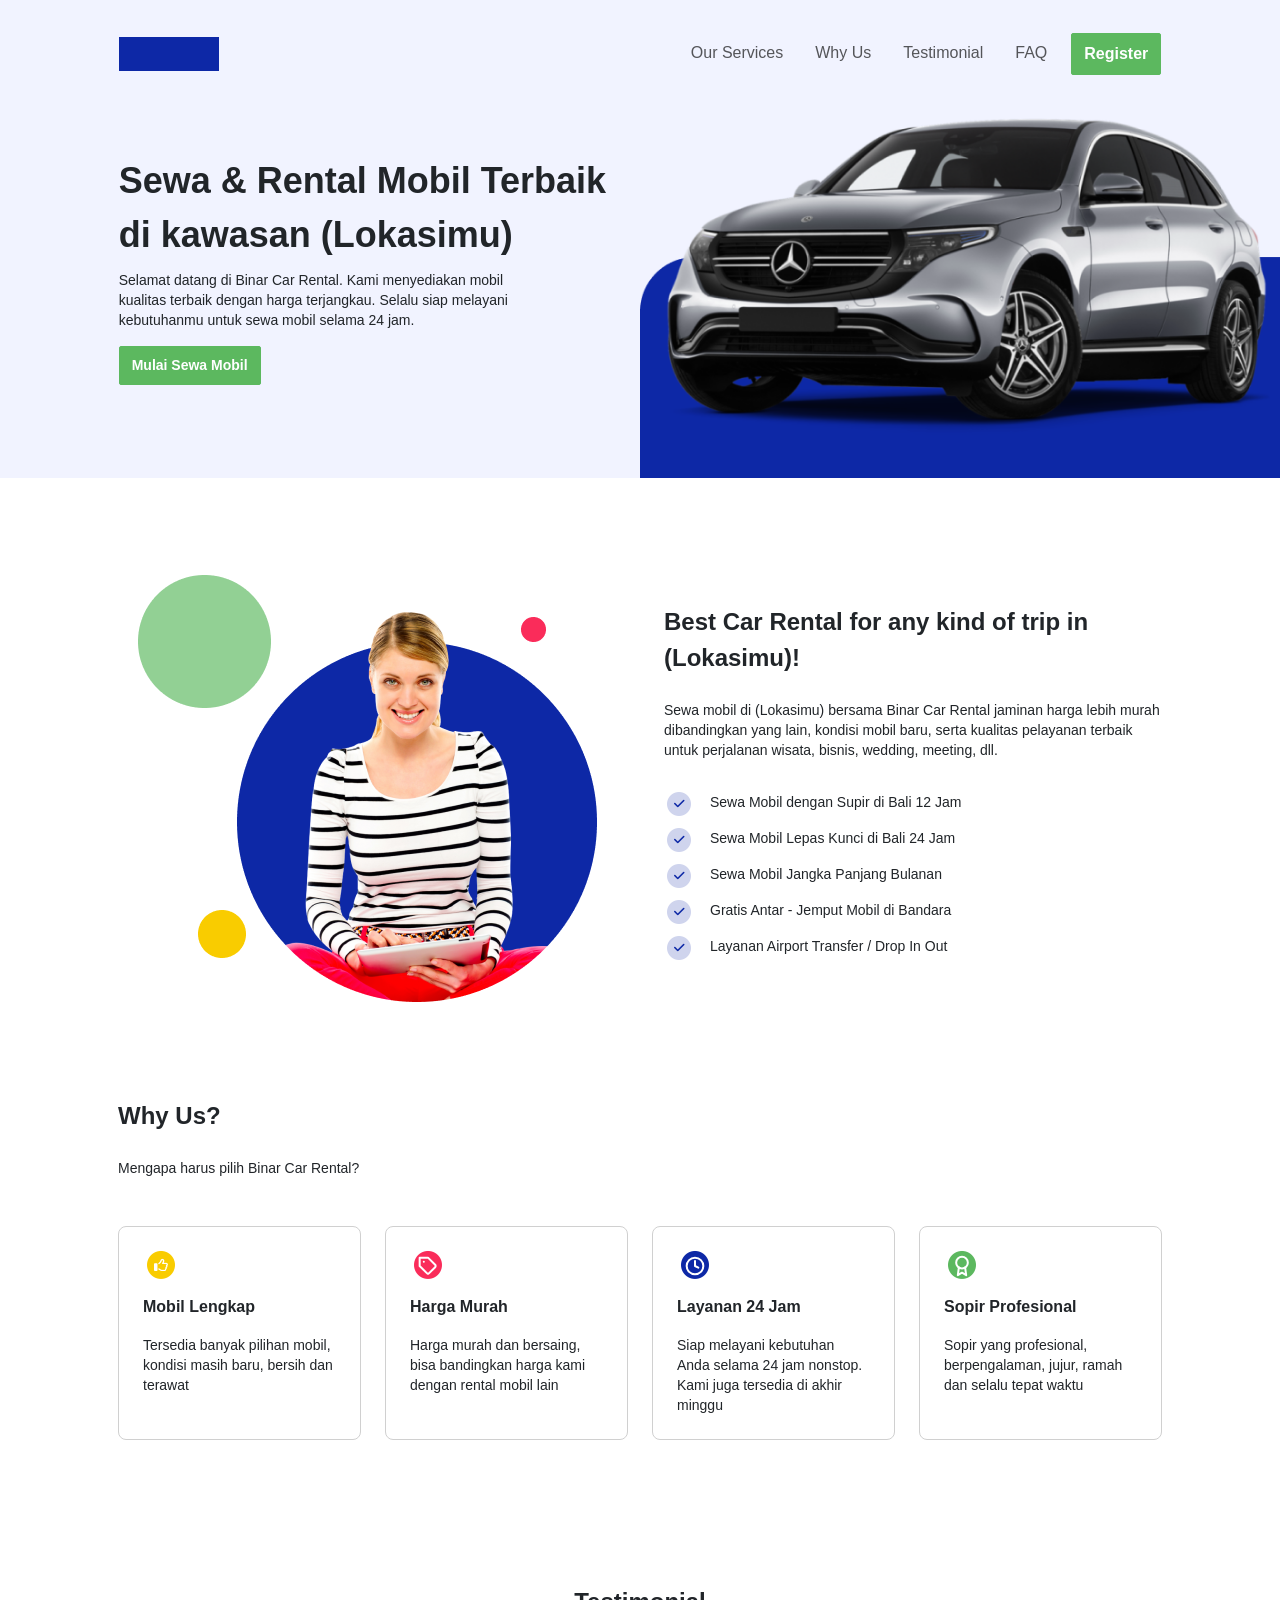
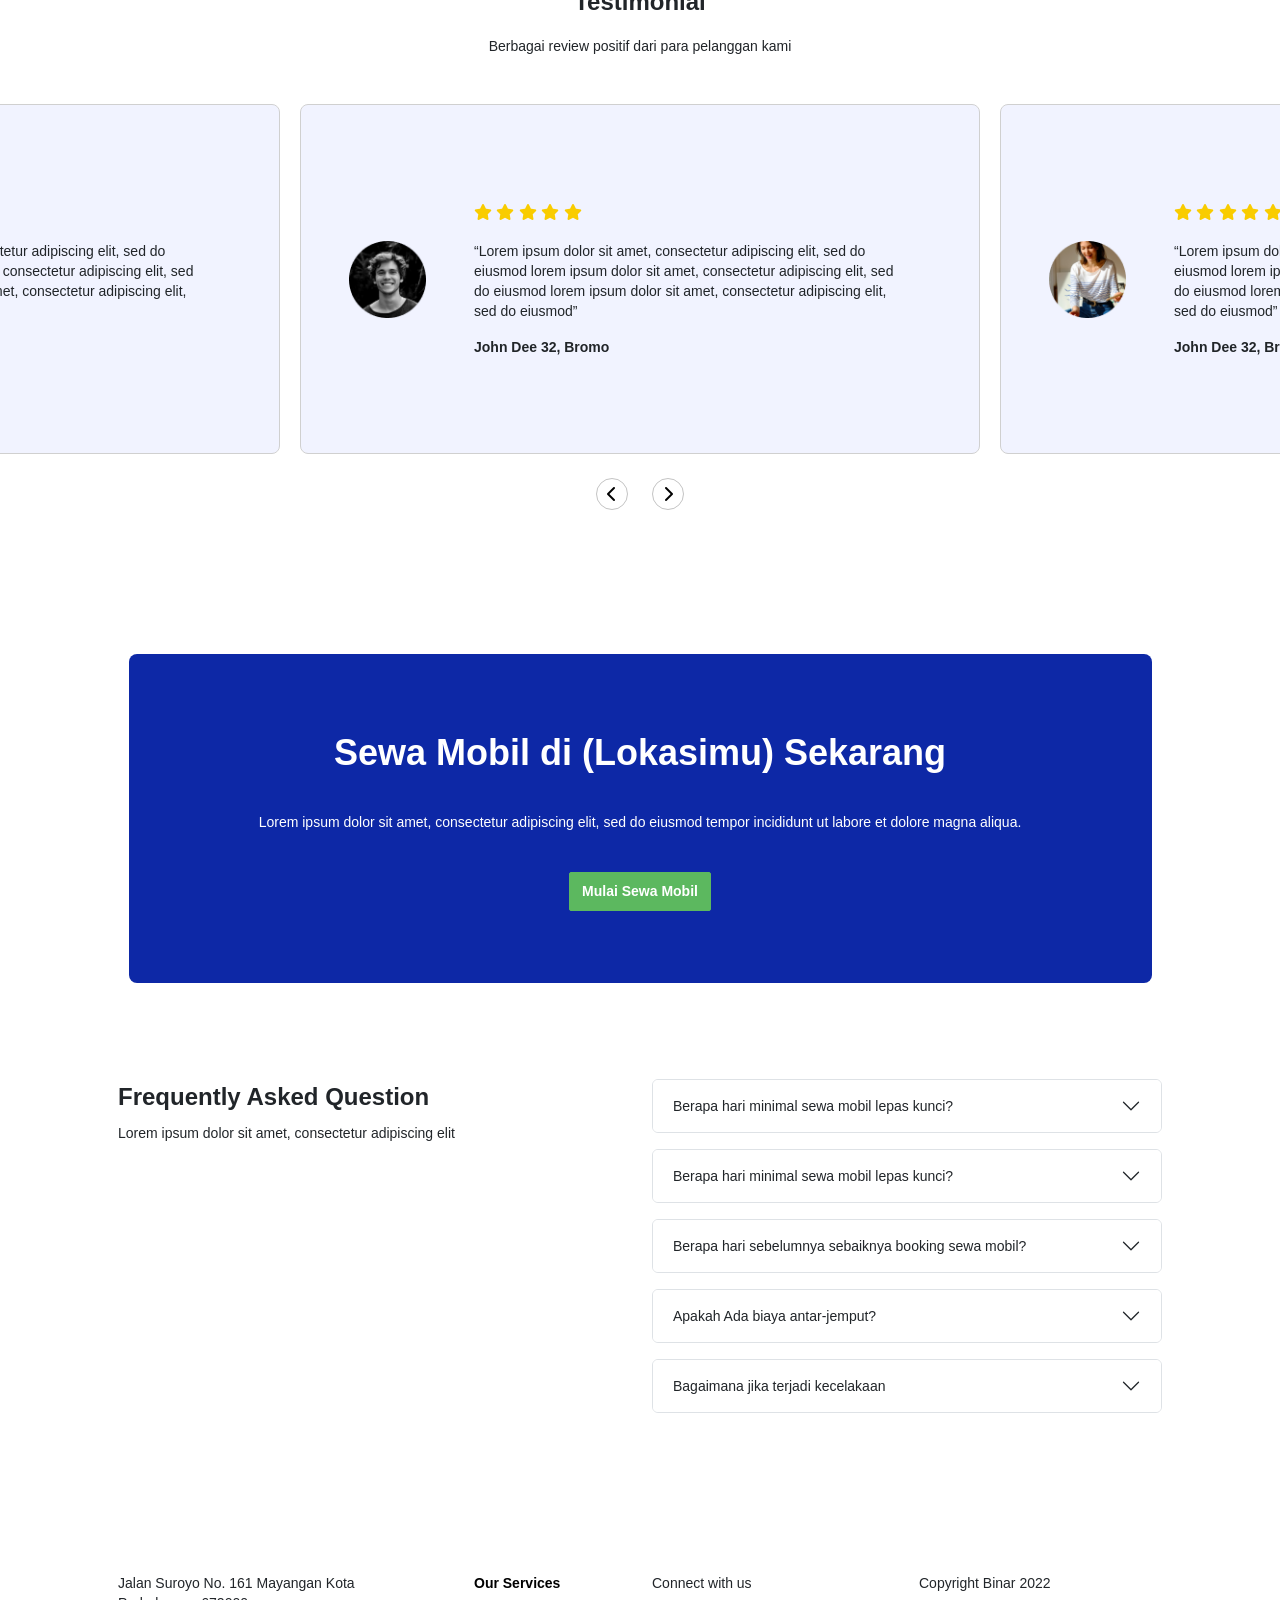
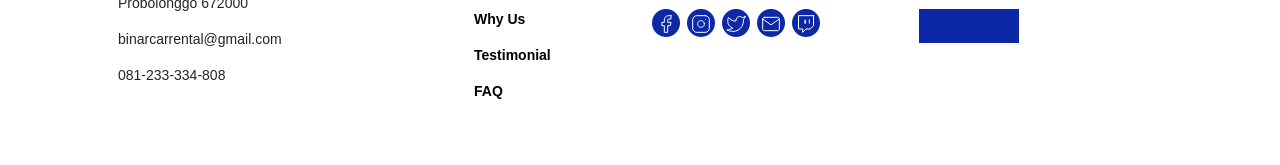
==== index.html @ eef171d8 "Challenge Chapter 2" ====
<!DOCTYPE html>
<html lang="en">

<head>
  <meta charset="UTF-8" />
  <meta name="viewport" content="width=device-width, initial-scale=1.0" />
  <!-- Bootstrap -->
  <link href="https://cdn.jsdelivr.net/npm/bootstrap@5.3.3/dist/css/bootstrap.min.css" rel="stylesheet"
    integrity="sha384-QWTKZyjpPEjISv5WaRU9OFeRpok6YctnYmDr5pNlyT2bRjXh0JMhjY6hW+ALEwIH" crossorigin="anonymous" />
  <!-- Font Helvetica Neue -->
  <link href="https://fonts.cdnfonts.com/css/helvetica-neue-5" rel="stylesheet" />
  <!-- Icons -->
  <link rel="stylesheet" href="https://cdnjs.cloudflare.com/ajax/libs/font-awesome/6.5.1/css/all.min.css" />

  <!-- Owl Carousel -->
  <link rel="stylesheet" href="https://cdnjs.cloudflare.com/ajax/libs/OwlCarousel2/2.3.4/assets/owl.carousel.min.css"
    integrity="sha512-tS3S5qG0BlhnQROyJXvNjeEM4UpMXHrQfTGmbQ1gKmelCxlSEBUaxhRBj/EFTzpbP4RVSrpEikbmdJobCvhE3g=="
    crossorigin="anonymous" referrerpolicy="no-referrer" />

  <link rel="stylesheet"
    href="https://cdnjs.cloudflare.com/ajax/libs/OwlCarousel2/2.3.4/assets/owl.theme.default.min.css"
    integrity="sha512-sMXtMNL1zRzolHYKEujM2AqCLUR9F2C4/05cdbxjjLSRvMQIciEPCQZo++nk7go3BtSuK9kfa/s+a4f4i5pLkw=="
    crossorigin="anonymous" referrerpolicy="no-referrer" />
  <!-- CSS File -->
  <link rel="stylesheet" href="styles.css" />
  <title>Landing page</title>
</head>

<body>
  <nav class="navbar navbar-expand-lg bg--blue">
    <div class="container-fluid col-lg-10 py-4 d-flex justify-content-between align-items-center">
      <a class="navbar-brand" href="/">
        <img src="images\logo.svg" alt="logo" />
      </a>
      <button class="navbar-toggler" type="button" data-bs-toggle="offcanvas" data-bs-target="#offcanvasNavbar"
        aria-controls="offcanvasNavbar" aria-expanded="false" aria-label="Toggle navigation">
        <span class="navbar-toggler-icon"></span>
      </button>
      <div class="offcanvas offcanvas-end sm-w-50" tabindex="-1" id="offcanvasNavbar"
        aria-labelledby="offcanvasNavbarLabel">
        <div class="offcanvas-header">
          <h5 class="offcanvas-title" id="offcanvasNavbarLabel">BCR</h5>
          <button type="button" class="btn-close" data-bs-dismiss="offcanvas" aria-label="Close"></button>
        </div>
        <div class="offcanvas-body py-0">
        <ul class="navbar-nav gap-3 justify-content-end flex-grow-1 me-auto mb-2 mb-lg-0">
          <li class="nav-item">
            <a class="nav-link" aria-current="page" href="#our-services">Our Services</a>
          </li>
          <li class="nav-item">
            <a class="nav-link" aria-current="page" href="#why-us">Why Us</a>
          </li>
          <li class="nav-item">
            <a class="nav-link" aria-current="page" href="#testimonial">Testimonial</a>
          </li>
          <li class="nav-item">
            <a class="nav-link" aria-current="page" href="#FAQ">FAQ</a>
          </li>
          <li class="nav-item">
            <button type="button" class="btn--primary-green">Register</button>
          </li>
        </ul>
      </div>
      </div>
    </div>
  </nav>

  
  <section id="hero" class="bg--blue mb-5">
    <article class="row no-margin align-items-center justify-content-end">
      <div class="col-lg-5 col-sm col-md align-items-center">
        <h1 class="header__title">
          Sewa & Rental Mobil Terbaik di kawasan (Lokasimu)
        </h1>
        <div class="col-sm-10">
          <p class="header__article mt-2 text-sm-start">
            Selamat datang di Binar Car Rental. Kami menyediakan mobil kualitas
            terbaik dengan harga terjangkau. Selalu siap melayani kebutuhanmu
            untuk sewa mobil selama 24 jam.
          </p>  
        </div>
        <a href="/">
          <button class="btn--primary-green mb-5">Mulai Sewa Mobil</button>
        </a>
      </div>
      <div class="no-padding col-10 col-lg-6 col-sm-12 col-md-12 d-flex justify-content-end">
        <img src="images\img_car.png" style="max-width: 100%; height: auto"
          class="img-fluid " alt="car" loading="lazy" />
      </div>
    </article>
  </section>

  <section id="our-services" class="container px-5 py-5 mb-5 align-items-center justify-content-center">
    <article class="row align-items-center g-5 justify-content-center">
      <div class="col-10 col-sm-12 col-lg-6">
        <img src="images/img_service.png" style="max-width: 100%; height: auto"
          class="me-5 d-block mx-lg-auto img-fluid" alt="service lady" loading="lazy" />
      </div>
      <div class="col-lg-6">
        <h2 class="services__title pb-3 fw-bold">
          Best Car Rental for any kind of trip in (Lokasimu)!
        </h2>
        <p class="col-lg-12 services__article pb-3">
          Sewa mobil di (Lokasimu) bersama Binar Car Rental jaminan harga
          lebih murah dibandingkan yang lain, kondisi mobil baru, serta
          kualitas pelayanan terbaik untuk perjalanan wisata, bisnis, wedding,
          meeting, dll.
        </p>
        <div class="d-flex flex-row gap-3">
          <span class="fa-stack fa-2x fa-xs">
            <i class="fas fa-circle fa-stack-2x color-primary-blue-01"></i>
            <i class="fas fa-check fa-stack-1x fa-inverse color-primary-blue-04"></i>
          </span>
          <p class="services__article leading-5">
            Sewa Mobil dengan Supir di Bali 12 Jam
          </p>
        </div>
        <div class="d-flex flex-row gap-3">
          <span class="fa-stack fa-2x fa-xs">
            <i class="fas fa-circle fa-stack-2x color-primary-blue-01"></i>
            <i class="fas fa-check fa-stack-1x fa-inverse color-primary-blue-04"></i>
          </span>
          <p class="services__article leading-5">
            Sewa Mobil Lepas Kunci di Bali 24 Jam
          </p>
        </div>
        <div class="d-flex flex-row gap-3">
          <span class="fa-stack fa-2x fa-xs">
            <i class="fas fa-circle fa-stack-2x color-primary-blue-01"></i>
            <i class="fas fa-check fa-stack-1x fa-inverse color-primary-blue-04"></i>
          </span>
          <p class="services__article leading-5">
            Sewa Mobil Jangka Panjang Bulanan
          </p>
        </div>
        <div class="d-flex flex-row gap-3">
          <span class="fa-stack fa-2x fa-xs">
            <i class="fas fa-circle fa-stack-2x color-primary-blue-01"></i>
            <i class="fas fa-check fa-stack-1x fa-inverse color-primary-blue-04"></i>
          </span>
          <p class="services__article leading-5">
            Gratis Antar - Jemput Mobil di Bandara
          </p>
        </div>
        <div class="d-flex flex-row gap-3">
          <span class="fa-stack fa-2x fa-xs">
            <i class="fas fa-circle fa-stack-2x color-primary-blue-01"></i>
            <i class="fas fa-check fa-stack-1x fa-inverse color-primary-blue-04"></i>
          </span>
          <p class="services__article leading-5">
            Layanan Airport Transfer / Drop In Out
          </p>
        </div>
      </div>
    </article>
  </section>

  <section id="why-us" class="container d-flex flex-column px-5 pb-5 mb-5 align-items-start">
    <div class="row">
      <h2 class="why-us__title fw-bold mb-4">Why Us?</h2>
      <p class="why-us__article mb-5">Mengapa harus pilih Binar Car Rental?</p>
      <div class="d-flex flex-column gap-4">
        <div class="row card-row">
          <div class="col-sm">
            <div class="card">
              <div class="card-body p-4">
                <span class="fa-stack fa-2x fa-sm mb-3">
                  <i class="fas fa-circle fa-stack-2x" style="color: var(--danger)"></i>
                  <i class="fa-regular fa-thumbs-up fa-stack-1x fa-inverse"></i>
                </span>
                <h5 class="card-title mb-3">Mobil Lengkap</h5>
                <p class="card-text">
                  Tersedia banyak pilihan mobil, kondisi masih baru, bersih
                  dan terawat
                </p>
              </div>
            </div>
          </div>
          <div class="col-sm">
            <div class="card">
              <div class="card-body p-4">
                <span class="fa-stack fa-2x fa-sm mb-3">
                  <i class="fas fa-circle fa-stack-2x" style="color: #fa2c5a"></i>
                  <i class="fa-stack-1x fa-inverse">
                    <img src="images\fi_tag.svg" />
                  </i>
                </span>
                <h5 class="card-title mb-3">Harga Murah</h5>
                <p class="card-text">
                  Harga murah dan bersaing, bisa bandingkan harga kami dengan
                  rental mobil lain
                </p>
              </div>
            </div>
          </div>
          <div class="col-sm">
            <div class="card">
              <div class="card-body p-4">
                <span class="fa-stack fa-2x fa-sm mb-3">
                  <i class="fas fa-circle fa-stack-2x" style="color: var(--primary-blue-04)"></i>
                  <i class="fa-stack-1x fa-inverse">
                    <img src="images\fi_clock.svg" />
                  </i>
                </span>
                <h5 class="card-title mb-3">Layanan 24 Jam</h5>
                <p class="card-text">
                  Siap melayani kebutuhan Anda selama 24 jam nonstop. Kami
                  juga tersedia di akhir minggu
                </p>
              </div>
            </div>
          </div>
          <div class="col-sm">
            <div class="card">
              <div class="card-body p-4">
                <span class="fa-stack fa-2x fa-sm mb-3">
                  <i class="fas fa-circle fa-stack-2x" style="color: var(--primary-green-04)"></i>
                  <i class="fa-stack-1x fa-inverse">
                    <img src="images\fi_award.svg" />
                  </i>
                </span>
                <h5 class="card-title mb-3">Sopir Profesional</h5>
                <p class="card-text">
                  Sopir yang profesional, berpengalaman, jujur, ramah dan
                  selalu tepat waktu
                </p>
              </div>
            </div>
          </div>
        </div>
      </div>
    </div>
  </section>

  <section id="testimonial" class="d-flex flex-column align-items-center my-5 py-5">
    <h2 class="testimonial__title fw-bold mb-3">Testimonial</h2>
    <p class="testimonial__article mb-5">
      Berbagai review positif dari para pelanggan kami
    </p>
    <div id="slider" class="owl-carousel owl-theme">
      <div class="card col-lg-12 px-5 py-5 bg--blue align-items-center justify-items-center">
        <div class="row d-flex align-items-center justify-items-center gap-4">
          <div class="col-lg-2 col-md-5 col-sm-5">
            <img src="images\img_testi1.png" />
          </div>
          <div class="col-lg-9 my-5">
            <i class="fa-solid fa-star" style="color: var(--danger)"></i>
            <i class="fa-solid fa-star" style="color: var(--danger)"></i>
            <i class="fa-solid fa-star" style="color: var(--danger)"></i>
            <i class="fa-solid fa-star" style="color: var(--danger)"></i>
            <i class="fa-solid fa-star" style="color: var(--danger)"></i>
            <p class="card-text my-3">
              “Lorem ipsum dolor sit amet, consectetur adipiscing elit, sed do
              eiusmod lorem ipsum dolor sit amet, consectetur adipiscing elit,
              sed do eiusmod lorem ipsum dolor sit amet, consectetur
              adipiscing elit, sed do eiusmod”
            </p>
            <p class="card-text fw-bold">John Dee 32, Bromo</p>
          </div>
        </div>
      </div>
      <div class="card col-lg-12 px-5 py-5 bg--blue">
        <div class="row d-flex align-items-center justify-items-center gap-4">
          <div class="col-lg-2 col-md-5">
            <img src="images\img_testi2.png" />
          </div>
          <div class="col-lg-9 my-5">
            <i class="fa-solid fa-star" style="color: var(--danger)"></i>
            <i class="fa-solid fa-star" style="color: var(--danger)"></i>
            <i class="fa-solid fa-star" style="color: var(--danger)"></i>
            <i class="fa-solid fa-star" style="color: var(--danger)"></i>
            <i class="fa-solid fa-star" style="color: var(--danger)"></i>
            <p class="card-text my-3">
              “Lorem ipsum dolor sit amet, consectetur adipiscing elit, sed do
              eiusmod lorem ipsum dolor sit amet, consectetur adipiscing elit,
              sed do eiusmod lorem ipsum dolor sit amet, consectetur
              adipiscing elit, sed do eiusmod”
            </p>
            <p class="card-text fw-bold">John Dee 32, Bromo</p>
          </div>
        </div>
      </div>
    </div>
    <div class="carousel-button__custom mt-4">
      <div class="carousel-button__previous">
        <span class="arrow-circle left"><i class="fas fa-chevron-left"></i></span>
      </div>
      <div class="carousel-button__next">
        <span class="arrow-circle right"><i class="fas fa-chevron-right"></i></span>
      </div>
    </div>
  </section>

  <section id="jumbotron" class="container my-5 py-5">
    <div class="container col-lg-11 p-5 text-center rounded-3" style="background-color: var(--primary-blue-04)">
      <h1 class="jumbotron__title p-4" style="color: white">
        Sewa Mobil di (Lokasimu) Sekarang
      </h1>
      <p class="jumbotron__article pb-4" style="color: white">
        Lorem ipsum dolor sit amet, consectetur adipiscing elit, sed do
        eiusmod tempor incididunt ut labore et dolore magna aliqua.
      </p>
      <a href="/">
        <button class="btn--primary-green mb-4">Mulai Sewa Mobil</button>
      </a>
    </div>
  </section>

  <section id="FAQ" class="container my-5 px-5 pb-5 align-items-start">
    <div class="row">
      <div class="col-md-6">
        <h1 class="FAQ__title">Frequently Asked Question</h1>
        <p class="FAQ__article">
          Lorem ipsum dolor sit amet, consectetur adipiscing elit
        </p>
      </div>
      <div class="col-md-6">
        <div class="row mb-3">
          <div>
            <div class="accordion" id="accordionGroup1">
              <div class="accordion-item">
                <h2 class="accordion-header">
                  <button class="accordion-button collapsed FAQ__article" type="button" data-bs-toggle="collapse"
                    data-bs-target="#collapseOne" aria-expanded="false" aria-controls="collapseOne">
                    Berapa hari minimal sewa mobil lepas kunci?
                  </button>
                </h2>
                <div id="collapseOne" class="accordion-collapse collapse" data-bs-parent="#accordionGroup1">
                  <div class="accordion-body">
                    <p class="FAQ__article">
                      Lorem ipsum dolor sit amet, consectetur adipiscing elit, sed
                      do eiusmod tempor incididunt ut labore et dolore magna
                      aliqua. Ut enim ad minim veniam, quis nostrud exercitation
                      ullamco laboris nisi ut aliquip ex ea commodo consequat.
                      Duis aute irure dolor in reprehenderit in voluptate velit
                      esse cillum dolore eu fugiat nulla pariatur. Excepteur sint
                      occaecat cupidatat non proident, sunt in culpa qui officia
                      deserunt mollit anim id est laborum.
                    </p>
                  </div>
                </div>
              </div>
            </div>
          </div>
        </div>

        <div class="row mb-3">
          <div>
            <div class="accordion" id="accordionGroup2">
              <div class="accordion-item">
                <h2 class="accordion-header">
                  <button class="accordion-button collapsed FAQ__article" type="button" data-bs-toggle="collapse"
                    data-bs-target="#collapseTwo" aria-expanded="false" aria-controls="collapseTwo">
                    Berapa hari minimal sewa mobil lepas kunci?
                  </button>
                </h2>
                <div id="collapseTwo" class="accordion-collapse collapse" data-bs-parent="#accordionGroup2">
                  <div class="accordion-body">
                    <p class="FAQ__article">
                      Lorem ipsum dolor sit amet, consectetur adipiscing elit, sed
                      do eiusmod tempor incididunt ut labore et dolore magna
                      aliqua. Ut enim ad minim veniam, quis nostrud exercitation
                      ullamco laboris nisi ut aliquip ex ea commodo consequat.
                      Duis aute irure dolor in reprehenderit in voluptate velit
                      esse cillum dolore eu fugiat nulla pariatur. Excepteur sint
                      occaecat cupidatat non proident, sunt in culpa qui officia
                      deserunt mollit anim id est laborum.
                    </p>
                  </div>
                </div>
              </div>
            </div>
          </div>
        </div>

        <div class="row mb-3">
          <div>
            <div class="accordion" id="accordionGroup3">
              <div class="accordion-item">
                <h2 class="accordion-header">
                  <button class="accordion-button collapsed FAQ__article" type="button" data-bs-toggle="collapse"
                    data-bs-target="#collapseThree" aria-expanded="false" aria-controls="collapseThree">
                    Berapa hari sebelumnya sebaiknya booking sewa mobil?
                  </button>
                </h2>
                <div id="collapseThree" class="accordion-collapse collapse" data-bs-parent="#accordionGroup3">
                  <div class="accordion-body">
                    <p class="FAQ__article">
                      Lorem ipsum dolor sit amet, consectetur adipiscing elit, sed
                      do eiusmod tempor incididunt ut labore et dolore magna
                      aliqua. Ut enim ad minim veniam, quis nostrud exercitation
                      ullamco laboris nisi ut aliquip ex ea commodo consequat.
                      Duis aute irure dolor in reprehenderit in voluptate velit
                      esse cillum dolore eu fugiat nulla pariatur. Excepteur sint
                      occaecat cupidatat non proident, sunt in culpa qui officia
                      deserunt mollit anim id est laborum.
                    </p>
                  </div>
                </div>
              </div>
            </div>
          </div>
        </div>

        <div class="row mb-3">
          <div>
            <div class="accordion" id="accordionGroup4">
              <div class="accordion-item">
                <h2 class="accordion-header">
                  <button class="accordion-button collapsed FAQ__article" type="button" data-bs-toggle="collapse"
                    data-bs-target="#collapseFour" aria-expanded="false" aria-controls="collapseFour">
                    Apakah Ada biaya antar-jemput?
                  </button>
                </h2>
                <div id="collapseFour" class="accordion-collapse collapse" data-bs-parent="#accordionGroup4">
                  <div class="accordion-body">
                    <p class="FAQ__article">
                      Lorem ipsum dolor sit amet, consectetur adipiscing elit, sed
                      do eiusmod tempor incididunt ut labore et dolore magna
                      aliqua. Ut enim ad minim veniam, quis nostrud exercitation
                      ullamco laboris nisi ut aliquip ex ea commodo consequat.
                      Duis aute irure dolor in reprehenderit in voluptate velit
                      esse cillum dolore eu fugiat nulla pariatur. Excepteur sint
                      occaecat cupidatat non proident, sunt in culpa qui officia
                      deserunt mollit anim id est laborum.
                    </p>
                  </div>
                </div>
              </div>
            </div>
          </div>
        </div>

        <div class="row mb-3">
          <div>
            <div class="accordion" id="accordionGroup5">
              <div class="accordion-item">
                <h2 class="accordion-header">
                  <button class="accordion-button collapsed FAQ__article" type="button" data-bs-toggle="collapse"
                    data-bs-target="#collapseFive" aria-expanded="false" aria-controls="collapseFive">
                    Bagaimana jika terjadi kecelakaan
                  </button>
                </h2>
                <div id="collapseFive" class="accordion-collapse collapse" data-bs-parent="#accordionGroup5">
                  <div class="accordion-body">
                    <p class="FAQ__article">
                      Lorem ipsum dolor sit amet, consectetur adipiscing elit, sed
                      do eiusmod tempor incididunt ut labore et dolore magna
                      aliqua. Ut enim ad minim veniam, quis nostrud exercitation
                      ullamco laboris nisi ut aliquip ex ea commodo consequat.
                      Duis aute irure dolor in reprehenderit in voluptate velit
                      esse cillum dolore eu fugiat nulla pariatur. Excepteur sint
                      occaecat cupidatat non proident, sunt in culpa qui officia
                      deserunt mollit anim id est laborum.
                    </p>
                  </div>
                </div>
              </div>
            </div>
          </div>
        </div>
      </div>
  </section>

  <section id="footer" class="container px-5 py-5 align-items-start">
    <div class="row">
      <div class="col-md-4 pe-5 footer__article">
        <p>Jalan Suroyo No. 161 Mayangan Kota Probolonggo 672000</p>
        <p>binarcarrental@gmail.com</p>
        <p>081-233-334-808</p>
      </div>
      <div class="col-md-2">
        <a href="#our-services">
          <p class="footer__article fw-bold">Our Services</p>
        </a>
        <a href="#why-us">
          <p class="footer__article fw-bold">Why Us</p>
        </a>
        <a href="#testimonial">
          <p class="footer__article fw-bold">Testimonial</p>
        </a>
        <a href="#FAQ">
          <p class="footer__article fw-bold">FAQ</p>
        </a>
      </div>
      <div class="col-md-3">
        <p class="footer__article">Connect with us</p>
        <div class="row ps-2">
          <span class="fa-stack fa-2x fa-sm mb-3">
            <i class="fas fa-circle fa-stack-2x" style="color: var(--primary-blue-04)"></i>
            <i class="fa-stack-1x fa-inverse">
              <img src="images\fi_facebook.svg" />
            </i>
          </span>
          <span class="fa-stack fa-2x fa-sm mb-3">
            <i class="fas fa-circle fa-stack-2x" style="color: var(--primary-blue-04)"></i>
            <i class="fa-stack-1x fa-inverse">
              <img src="images\fi_instagram.svg" />
            </i>
          </span>
          <span class="fa-stack fa-2x fa-sm mb-3">
            <i class="fas fa-circle fa-stack-2x" style="color: var(--primary-blue-04)"></i>
            <i class="fa-stack-1x fa-inverse">
              <img src="images\fi_twitter.svg" />
            </i>
          </span>
          <span class="fa-stack fa-2x fa-sm mb-3">
            <i class="fas fa-circle fa-stack-2x" style="color: var(--primary-blue-04)"></i>
            <i class="fa-stack-1x fa-inverse">
              <img src="images\fi_mail.svg" />
            </i>
          </span>
          <span class="fa-stack fa-2x fa-sm mb-3">
            <i class="fas fa-circle fa-stack-2x" style="color: var(--primary-blue-04)"></i>
            <i class="fa-stack-1x fa-inverse">
              <img src="images\fi_twitch.svg" />
            </i>
          </span>
        </div>
      </div>
      <div class="col">
        <p class="footer__article">Copyright Binar 2022</p>
        <a class="navbar-brand" href="/">
          <img src="images\logo.svg" alt="logo" />
        </a>
      </div>
    </div>
  </section>

  <!-- Owl Carousel JS -->
  <script src="https://cdnjs.cloudflare.com/ajax/libs/jquery/3.6.0/jquery.min.js"
    integrity="sha512-894YE6QWD5I59HgZOGReFYm4dnWc1Qt5NtvYSaNcOP+u1T9qYdvdihz0PPSiiqn/+/3e7Jo4EaG7TubfWGUrMQ=="
    crossorigin="anonymous" referrerpolicy="no-referrer"></script>

  <script src="https://cdnjs.cloudflare.com/ajax/libs/OwlCarousel2/2.3.4/owl.carousel.min.js"
    integrity="sha512-bPs7Ae6pVvhOSiIcyUClR7/q2OAsRiovw4vAkX+zJbw3ShAeeqezq50RIIcIURq7Oa20rW2n2q+fyXBNcU9lrw=="
    crossorigin="anonymous" referrerpolicy="no-referrer"></script>

  <script type="text/javascript">
    $(document).ready(function () {
      var owl = $("#slider");

      owl.owlCarousel({
        loop: true,
        margin: 20,
        nav: false,
        // navText: [prevIcon, nextIcon],
        autoplay: false,
        dots: false,
        responsive: {
          0: {
            items: 1,
          },
          577: {
            items: 1,
            stagePadding: 180,
          },
          1080: {
            items: 1,
            stagePadding: 300,
          },
        },
      });

      // Custom Button
      $(".carousel-button__next").click(function () {
        owl.trigger("next.owl.carousel");
      });
      $(".carousel-button__previous").click(function () {
        owl.trigger("prev.owl.carousel");
      });
    });
  </script>

  <!-- Bootstrap+Popper JS untuk Accordion -->
  <script src="https://cdn.jsdelivr.net/npm/bootstrap@5.0.2/dist/js/bootstrap.bundle.min.js"
    integrity="sha384-MrcW6ZMFYlzcLA8Nl+NtUVF0sA7MsXsP1UyJoMp4YLEuNSfAP+JcXn/tWtIaxVXM" crossorigin="anonymous">
    </script>
</body>

</html>
---- styles.css ----
:root {
    --primary-blue-01: #cfd4ed;
    --primary-blue-02: #aeb7e1;
    --primary-blue-03: #5e70c4;
    --primary-blue-04: #0d28a6;
    --primary-blue-05: #091b6f;
    --primary-green-01: #def1df;
    --primary-green-02: #c9e7ca;
    --primary-green-03: #92d094;
    --primary-green-04: #5cb85f;
    --primary-green-05: #3d7b3f;
    --success: #73ca5c;
    --danger: #f9cc00;
    --warning: #fa2c5a;
}

html,
body {
    width: 100%;
    height: 100%;
    margin: 0;
    padding: 0;
    box-sizing: border-box;
    font-family: "Helvetica Neue", "Helvetica", "Arial", sans-serif;
    text-decoration: none;
    transition: 0.3s linear;
}

.offcanvas.show {
    background-color: #ffffff !important;
    z-index: 10;
}

a {
    color: black;
    font-size: 14px;
    font-weight: 400;
    text-decoration: none;
}

.no-margin {
    margin: 0px;
}

.no-padding {
    padding: 0px;
}

.bg--blue {
    background-color: #f1f3ff;
}

.btn--primary-green {
    background-color: var(--primary-green-04);
    color: white;
    border: 1px solid var(--primary-green-04);
    border-radius: 2px;
    padding: 8px 12px 8px 12px;
    cursor: pointer;
    transition: 0.3s linear;
    font-weight: 700;
}

.btn--primary-green:hover {
    filter: brightness(0.9);
}

.btn--primary-green:active {
    filter: brightness(1.1);
}

.color-primary-blue-01 {
    color: var(--primary-blue-01);
}

.color-primary-blue-04 {
    color: var(--primary-blue-04);
}

.header__title,
.jumbotron__title {
    font-family: "Helvetica Neue", "Helvetica", "Arial", sans-serif;
    font-size: 36px;
    font-weight: 700;
    line-height: 54px;
}

.header__article,
.services__article,
.why-us__article,
.testimonial__article,
.card-text,
.jumbotron__article,
.FAQ__article,
.footer__article {
    font-family: "Helvetica";
    font-size: 14px;
    font-weight: 300;
    line-height: 20px;
}

.mr-152 {
    margin-right: 152px;
}

.services__title,
.why-us__title,
.testimonial__title,
.FAQ__title {
    font-family: "Helvetica Neue", "Helvetica", "Arial", sans-serif;
    font-size: 24px;
    font-weight: 700;
    line-height: 36px;
}

#testimonial {
    margin: 100px 0px 0px 0px;
}

.card {
    /* width: 268px; */
    /* height: 196px; */
    border-radius: 8px;
    border: 1px solid #d0d0d0;
    height: 100%;
}

.card-title {
    font-family: "Helvetica Neue", "Helvetica", "Arial", sans-serif;
    font-size: 16px;
    font-weight: 700;
    line-height: 24px;
}

nav {
    display: block;
}

.carousel-button__custom {
    position: relative;
    display: flex;
    justify-content: space-between;
    width: 88px;
}

.arrow-circle {
    display: flex;
    justify-content: center;
    align-items: center;
    width: 32px;
    height: 32px;
    border-radius: 50%;
    border-style: solid;
    border-color: #c4c4c4;
    border-width: 1px;
    background-color: transparent;
    transition: background-color 0.3s ease;
}

.arrow-circle:hover {
    background-color: var(--primary-green-04);
    border-style: none;
}

.arrow-circle i {
    color: black;
    transition: color 0.3s ease;
}

.arrow-circle:hover i {
    color: white;
}

@media (min-width: 1080px) {
    .offcanvas {
        max-width: 100%;
    }
}

@media (max-width: 1080px) {
    .offcanvas {
        max-width: 50%;
    }
    .why-us__article,
    .why-us__title {
        text-align: center;
    }
    #why-us .card-row {
        display: grid;
        grid-template-columns: repeat(2, 1fr);
        row-gap: 20px;
    }
    #why-us .card {
        flex: auto;
    }
}

@media (max-width: 576px) {
    #why-us .card-row {
        display: grid;
        grid-template-columns: repeat(1, 1fr);
        row-gap: 20px;
    }
    #why-us .card {
        flex: auto;
    }
    .owl-carousel .card {
        margin-left: 10px;
        margin-right: 10px;
    }
    .jumbotron__title {
        font-family: "Helvetica Neue", "Helvetica", "Arial", sans-serif;
        font-size: 24px;
        font-weight: 700;
        line-height: 36px;
    }
}
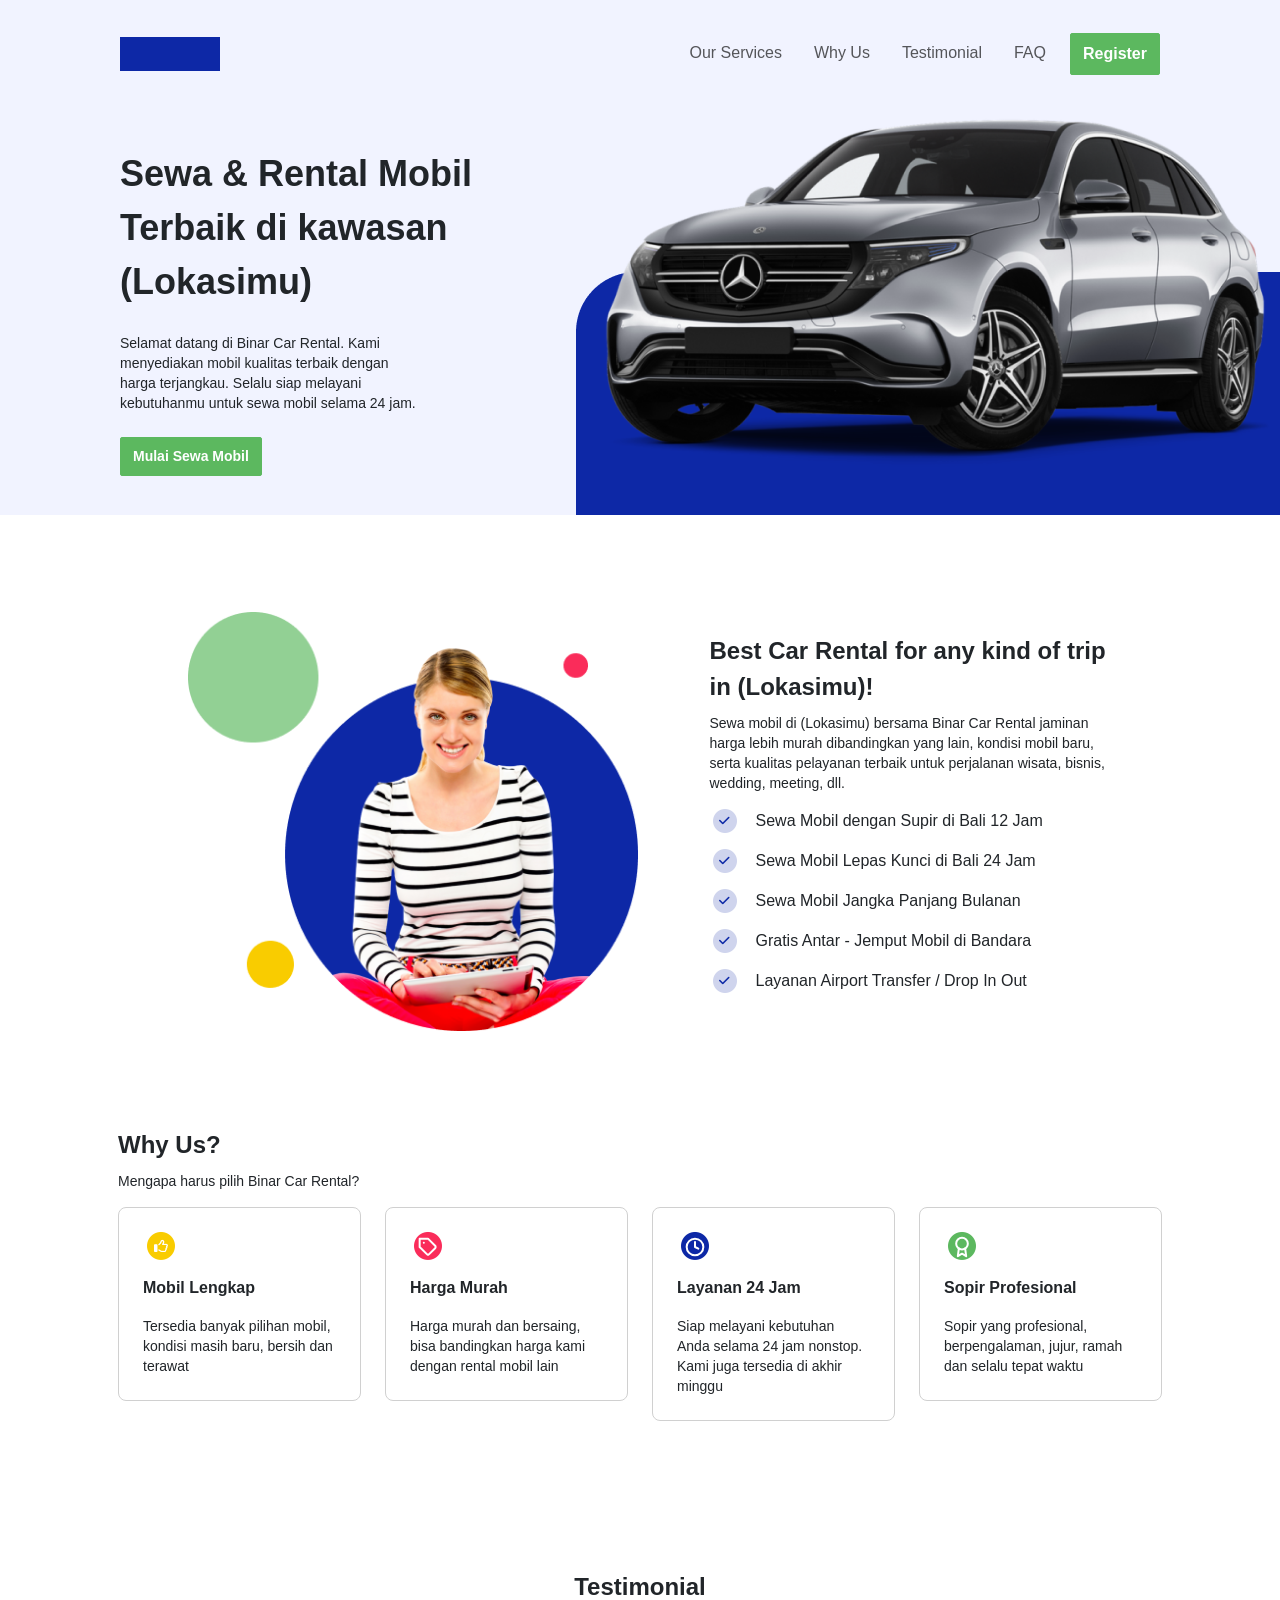
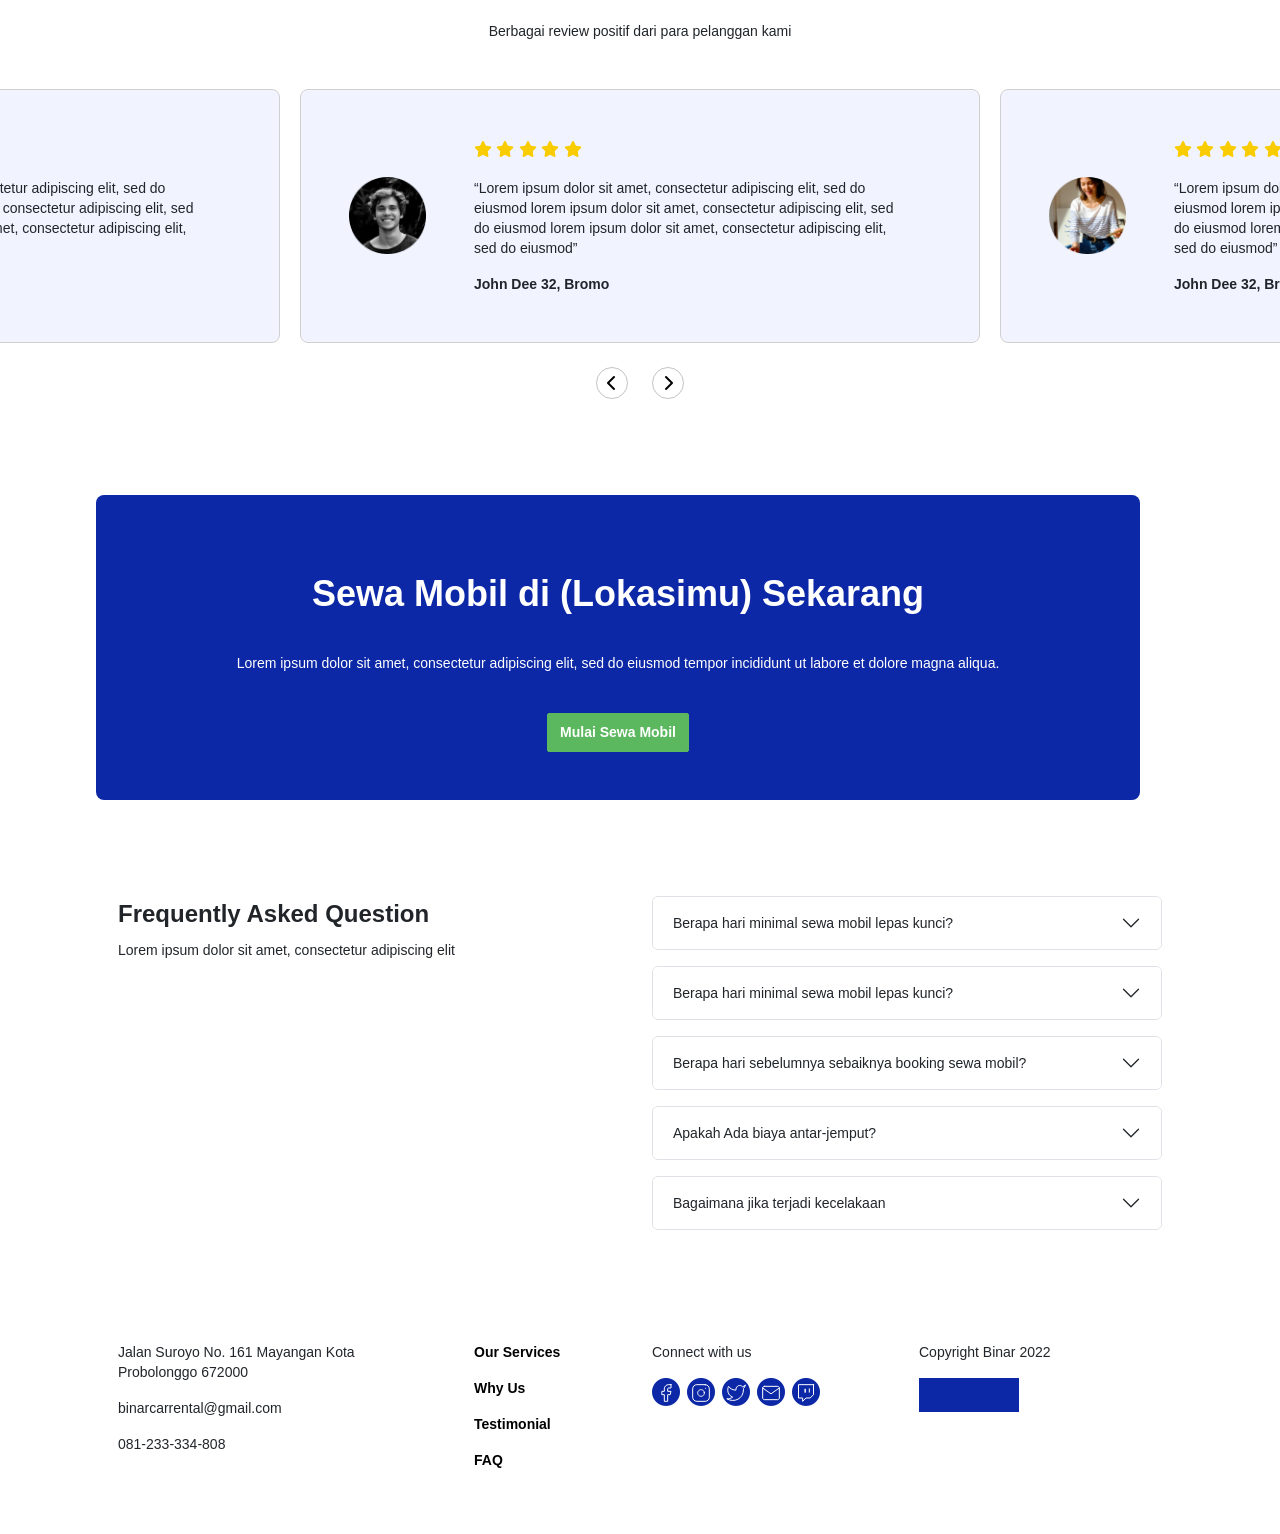
==== commit a7ac8027: "Challenge 1" ====
--- a/index.html
+++ b/index.html
@@ -2,579 +2,503 @@
 <html lang="en">
 
 <head>
-  <meta charset="UTF-8" />
-  <meta name="viewport" content="width=device-width, initial-scale=1.0" />
-  <!-- Bootstrap -->
-  <link href="https://cdn.jsdelivr.net/npm/bootstrap@5.3.3/dist/css/bootstrap.min.css" rel="stylesheet"
-    integrity="sha384-QWTKZyjpPEjISv5WaRU9OFeRpok6YctnYmDr5pNlyT2bRjXh0JMhjY6hW+ALEwIH" crossorigin="anonymous" />
-  <!-- Font Helvetica Neue -->
-  <link href="https://fonts.cdnfonts.com/css/helvetica-neue-5" rel="stylesheet" />
-  <!-- Icons -->
-  <link rel="stylesheet" href="https://cdnjs.cloudflare.com/ajax/libs/font-awesome/6.5.1/css/all.min.css" />
-
-  <!-- Owl Carousel -->
-  <link rel="stylesheet" href="https://cdnjs.cloudflare.com/ajax/libs/OwlCarousel2/2.3.4/assets/owl.carousel.min.css"
-    integrity="sha512-tS3S5qG0BlhnQROyJXvNjeEM4UpMXHrQfTGmbQ1gKmelCxlSEBUaxhRBj/EFTzpbP4RVSrpEikbmdJobCvhE3g=="
-    crossorigin="anonymous" referrerpolicy="no-referrer" />
-
-  <link rel="stylesheet"
-    href="https://cdnjs.cloudflare.com/ajax/libs/OwlCarousel2/2.3.4/assets/owl.theme.default.min.css"
-    integrity="sha512-sMXtMNL1zRzolHYKEujM2AqCLUR9F2C4/05cdbxjjLSRvMQIciEPCQZo++nk7go3BtSuK9kfa/s+a4f4i5pLkw=="
-    crossorigin="anonymous" referrerpolicy="no-referrer" />
-  <!-- CSS File -->
-  <link rel="stylesheet" href="styles.css" />
-  <title>Landing page</title>
+    <meta charset="UTF-8" />
+    <meta name="viewport" content="width=device-width, initial-scale=1.0" />
+    <!-- Bootstrap -->
+    <link href="https://cdn.jsdelivr.net/npm/bootstrap@5.3.3/dist/css/bootstrap.min.css" rel="stylesheet" integrity="sha384-QWTKZyjpPEjISv5WaRU9OFeRpok6YctnYmDr5pNlyT2bRjXh0JMhjY6hW+ALEwIH" crossorigin="anonymous" />
+    <!-- Font Helvetica Neue -->
+    <link href="https://fonts.cdnfonts.com/css/helvetica-neue-5" rel="stylesheet" />
+    <!-- Icons -->
+    <link rel="stylesheet" href="https://cdnjs.cloudflare.com/ajax/libs/font-awesome/6.5.1/css/all.min.css" />
+
+    <!-- Owl Carousel -->
+    <link rel="stylesheet" href="https://cdnjs.cloudflare.com/ajax/libs/OwlCarousel2/2.3.4/assets/owl.carousel.min.css" integrity="sha512-tS3S5qG0BlhnQROyJXvNjeEM4UpMXHrQfTGmbQ1gKmelCxlSEBUaxhRBj/EFTzpbP4RVSrpEikbmdJobCvhE3g==" crossorigin="anonymous" referrerpolicy="no-referrer"
+    />
+
+    <link rel="stylesheet" href="https://cdnjs.cloudflare.com/ajax/libs/OwlCarousel2/2.3.4/assets/owl.theme.default.min.css" integrity="sha512-sMXtMNL1zRzolHYKEujM2AqCLUR9F2C4/05cdbxjjLSRvMQIciEPCQZo++nk7go3BtSuK9kfa/s+a4f4i5pLkw==" crossorigin="anonymous"
+        referrerpolicy="no-referrer" />
+    <!-- CSS File -->
+    <link rel="stylesheet" href="styles.css" />
+    <title>Landing page</title>
 </head>
 
 <body>
-  <nav class="navbar navbar-expand-lg bg--blue">
-    <div class="container-fluid col-lg-10 py-4 d-flex justify-content-between align-items-center">
-      <a class="navbar-brand" href="/">
-        <img src="images\logo.svg" alt="logo" />
-      </a>
-      <button class="navbar-toggler" type="button" data-bs-toggle="offcanvas" data-bs-target="#offcanvasNavbar"
-        aria-controls="offcanvasNavbar" aria-expanded="false" aria-label="Toggle navigation">
+    <nav class="navbar navbar-expand-lg bg--blue px-4">
+        <div class="container-fluid mx-5 px-5 py-4">
+            <a class="navbar-brand" href="/">
+                <img src="images\logo.svg" alt="logo" />
+            </a>
+            <button class="navbar-toggler" type="button" data-bs-toggle="collapse" data-bs-target="#navbarSupportedContent" aria-controls="navbarSupportedContent" aria-expanded="false" aria-label="Toggle navigation">
         <span class="navbar-toggler-icon"></span>
       </button>
-      <div class="offcanvas offcanvas-end sm-w-50" tabindex="-1" id="offcanvasNavbar"
-        aria-labelledby="offcanvasNavbarLabel">
-        <div class="offcanvas-header">
-          <h5 class="offcanvas-title" id="offcanvasNavbarLabel">BCR</h5>
-          <button type="button" class="btn-close" data-bs-dismiss="offcanvas" aria-label="Close"></button>
+            <div class="collapse navbar-collapse" id="navbarSupportedContent">
+                <ul class="navbar-nav gap-3 justify-content-end flex-grow-1 me-auto mb-2 mb-lg-0">
+                    <li class="nav-item">
+                        <a class="nav-link" aria-current="page" href="#our-services">Our Services</a>
+                    </li>
+                    <li class="nav-item">
+                        <a class="nav-link" aria-current="page" href="#why-us">Why Us</a>
+                    </li>
+                    <li class="nav-item">
+                        <a class="nav-link" aria-current="page" href="#testimonial">Testimonial</a>
+                    </li>
+                    <li class="nav-item">
+                        <a class="nav-link" aria-current="page" href="#FAQ">FAQ</a>
+                    </li>
+                    <li class="nav-item">
+                        <button type="button" class="btn--primary-green">Register</button>
+                    </li>
+                </ul>
+            </div>
         </div>
-        <div class="offcanvas-body py-0">
-        <ul class="navbar-nav gap-3 justify-content-end flex-grow-1 me-auto mb-2 mb-lg-0">
-          <li class="nav-item">
-            <a class="nav-link" aria-current="page" href="#our-services">Our Services</a>
-          </li>
-          <li class="nav-item">
-            <a class="nav-link" aria-current="page" href="#why-us">Why Us</a>
-          </li>
-          <li class="nav-item">
-            <a class="nav-link" aria-current="page" href="#testimonial">Testimonial</a>
-          </li>
-          <li class="nav-item">
-            <a class="nav-link" aria-current="page" href="#FAQ">FAQ</a>
-          </li>
-          <li class="nav-item">
-            <button type="button" class="btn--primary-green">Register</button>
-          </li>
-        </ul>
-      </div>
-      </div>
-    </div>
-  </nav>
-
-  
-  <section id="hero" class="bg--blue mb-5">
-    <article class="row no-margin align-items-center justify-content-end">
-      <div class="col-lg-5 col-sm col-md align-items-center">
-        <h1 class="header__title">
-          Sewa & Rental Mobil Terbaik di kawasan (Lokasimu)
-        </h1>
-        <div class="col-sm-10">
-          <p class="header__article mt-2 text-sm-start">
-            Selamat datang di Binar Car Rental. Kami menyediakan mobil kualitas
-            terbaik dengan harga terjangkau. Selalu siap melayani kebutuhanmu
-            untuk sewa mobil selama 24 jam.
-          </p>  
-        </div>
-        <a href="/">
-          <button class="btn--primary-green mb-5">Mulai Sewa Mobil</button>
-        </a>
-      </div>
-      <div class="no-padding col-10 col-lg-6 col-sm-12 col-md-12 d-flex justify-content-end">
-        <img src="images\img_car.png" style="max-width: 100%; height: auto"
-          class="img-fluid " alt="car" loading="lazy" />
-      </div>
-    </article>
-  </section>
-
-  <section id="our-services" class="container px-5 py-5 mb-5 align-items-center justify-content-center">
-    <article class="row align-items-center g-5 justify-content-center">
-      <div class="col-10 col-sm-12 col-lg-6">
-        <img src="images/img_service.png" style="max-width: 100%; height: auto"
-          class="me-5 d-block mx-lg-auto img-fluid" alt="service lady" loading="lazy" />
-      </div>
-      <div class="col-lg-6">
-        <h2 class="services__title pb-3 fw-bold">
-          Best Car Rental for any kind of trip in (Lokasimu)!
-        </h2>
-        <p class="col-lg-12 services__article pb-3">
-          Sewa mobil di (Lokasimu) bersama Binar Car Rental jaminan harga
-          lebih murah dibandingkan yang lain, kondisi mobil baru, serta
-          kualitas pelayanan terbaik untuk perjalanan wisata, bisnis, wedding,
-          meeting, dll.
-        </p>
-        <div class="d-flex flex-row gap-3">
-          <span class="fa-stack fa-2x fa-xs">
+    </nav>
+
+    <header class="bg--blue d-flex flex-row align-items-center ps-5 overflow-hidden">
+        <article class="mx-auto ms-5 ps-4 d-flex flex-column align-items-start gap-2">
+            <h1 class="header__title">
+                Sewa & Rental Mobil Terbaik di kawasan (Lokasimu)
+            </h1>
+            <p class="header__article mt-2 mr-152 text-sm-start">
+                Selamat datang di Binar Car Rental. Kami menyediakan mobil kualitas terbaik dengan harga terjangkau. Selalu siap melayani kebutuhanmu untuk sewa mobil selama 24 jam.
+            </p>
+            <a href="/">
+                <button class="btn--primary-green">Mulai Sewa Mobil</button>
+            </a>
+        </article>
+        <aside>
+            <img src="images\img_car.png" alt="car" class="" />
+        </aside>
+    </header>
+
+    <section id="our-services" class="container col-xxl-8 px-5 py-5 align-items-center justify-content-center">
+        <article class="row flex-lg-row align-items-center g-5 py-5 justify-content-center">
+            <div class="col-10 col-sm-8 col-lg-6 px-5">
+                <img src="images/img_service.png" style="max-width: 100%; height: auto" class="me-5 d-block mx-lg-auto img-fluid" alt="service lady" loading="lazy" />
+            </div>
+            <div class="col-lg-5">
+                <h2 class="why-us__title">
+                    Best Car Rental for any kind of trip in (Lokasimu)!
+                </h2>
+                <p class="services__article">
+                    Sewa mobil di (Lokasimu) bersama Binar Car Rental jaminan harga lebih murah dibandingkan yang lain, kondisi mobil baru, serta kualitas pelayanan terbaik untuk perjalanan wisata, bisnis, wedding, meeting, dll.
+                </p>
+                <div class="d-flex flex-row gap-3">
+                    <span class="fa-stack fa-2x fa-xs">
             <i class="fas fa-circle fa-stack-2x color-primary-blue-01"></i>
             <i class="fas fa-check fa-stack-1x fa-inverse color-primary-blue-04"></i>
           </span>
-          <p class="services__article leading-5">
-            Sewa Mobil dengan Supir di Bali 12 Jam
-          </p>
-        </div>
-        <div class="d-flex flex-row gap-3">
-          <span class="fa-stack fa-2x fa-xs">
+                    <p class="text-sm font-bold leading-5">
+                        Sewa Mobil dengan Supir di Bali 12 Jam
+                    </p>
+                </div>
+                <div class="d-flex flex-row gap-3">
+                    <span class="fa-stack fa-2x fa-xs">
             <i class="fas fa-circle fa-stack-2x color-primary-blue-01"></i>
             <i class="fas fa-check fa-stack-1x fa-inverse color-primary-blue-04"></i>
           </span>
-          <p class="services__article leading-5">
-            Sewa Mobil Lepas Kunci di Bali 24 Jam
-          </p>
-        </div>
-        <div class="d-flex flex-row gap-3">
-          <span class="fa-stack fa-2x fa-xs">
+                    <p class="text-sm font-bold leading-5">
+                        Sewa Mobil Lepas Kunci di Bali 24 Jam
+                    </p>
+                </div>
+                <div class="d-flex flex-row gap-3">
+                    <span class="fa-stack fa-2x fa-xs">
             <i class="fas fa-circle fa-stack-2x color-primary-blue-01"></i>
             <i class="fas fa-check fa-stack-1x fa-inverse color-primary-blue-04"></i>
           </span>
-          <p class="services__article leading-5">
-            Sewa Mobil Jangka Panjang Bulanan
-          </p>
-        </div>
-        <div class="d-flex flex-row gap-3">
-          <span class="fa-stack fa-2x fa-xs">
+                    <p class="text-sm font-bold leading-5">
+                        Sewa Mobil Jangka Panjang Bulanan
+                    </p>
+                </div>
+                <div class="d-flex flex-row gap-3">
+                    <span class="fa-stack fa-2x fa-xs">
             <i class="fas fa-circle fa-stack-2x color-primary-blue-01"></i>
             <i class="fas fa-check fa-stack-1x fa-inverse color-primary-blue-04"></i>
           </span>
-          <p class="services__article leading-5">
-            Gratis Antar - Jemput Mobil di Bandara
-          </p>
-        </div>
-        <div class="d-flex flex-row gap-3">
-          <span class="fa-stack fa-2x fa-xs">
+                    <p class="text-sm font-bold leading-5">
+                        Gratis Antar - Jemput Mobil di Bandara
+                    </p>
+                </div>
+                <div class="d-flex flex-row gap-3">
+                    <span class="fa-stack fa-2x fa-xs">
             <i class="fas fa-circle fa-stack-2x color-primary-blue-01"></i>
             <i class="fas fa-check fa-stack-1x fa-inverse color-primary-blue-04"></i>
           </span>
-          <p class="services__article leading-5">
-            Layanan Airport Transfer / Drop In Out
-          </p>
-        </div>
-      </div>
-    </article>
-  </section>
-
-  <section id="why-us" class="container d-flex flex-column px-5 pb-5 mb-5 align-items-start">
-    <div class="row">
-      <h2 class="why-us__title fw-bold mb-4">Why Us?</h2>
-      <p class="why-us__article mb-5">Mengapa harus pilih Binar Car Rental?</p>
-      <div class="d-flex flex-column gap-4">
-        <div class="row card-row">
-          <div class="col-sm">
-            <div class="card">
-              <div class="card-body p-4">
-                <span class="fa-stack fa-2x fa-sm mb-3">
+                    <p class="text-sm font-bold leading-5">
+                        Layanan Airport Transfer / Drop In Out
+                    </p>
+                </div>
+            </div>
+        </article>
+    </section>
+
+    <section id="why-us" class="container d-flex flex-column px-5 pb-5 align-items-start">
+        <div class="row">
+            <h2 class="why-us__title">Why Us?</h2>
+            <p class="why-us__article">Mengapa harus pilih Binar Car Rental?</p>
+            <div class="d-flex flex-column gap-4">
+                <div class="row">
+                    <div class="col-sm">
+                        <div class="card">
+                            <div class="card-body p-4">
+                                <span class="fa-stack fa-2x fa-sm mb-3">
                   <i class="fas fa-circle fa-stack-2x" style="color: var(--danger)"></i>
                   <i class="fa-regular fa-thumbs-up fa-stack-1x fa-inverse"></i>
                 </span>
-                <h5 class="card-title mb-3">Mobil Lengkap</h5>
-                <p class="card-text">
-                  Tersedia banyak pilihan mobil, kondisi masih baru, bersih
-                  dan terawat
-                </p>
-              </div>
-            </div>
-          </div>
-          <div class="col-sm">
-            <div class="card">
-              <div class="card-body p-4">
-                <span class="fa-stack fa-2x fa-sm mb-3">
+                                <h5 class="card-title mb-3">Mobil Lengkap</h5>
+                                <p class="card-text">
+                                    Tersedia banyak pilihan mobil, kondisi masih baru, bersih dan terawat
+                                </p>
+                            </div>
+                        </div>
+                    </div>
+                    <div class="col-sm">
+                        <div class="card">
+                            <div class="card-body p-4">
+                                <span class="fa-stack fa-2x fa-sm mb-3">
                   <i class="fas fa-circle fa-stack-2x" style="color: #fa2c5a"></i>
                   <i class="fa-stack-1x fa-inverse">
                     <img src="images\fi_tag.svg" />
                   </i>
                 </span>
-                <h5 class="card-title mb-3">Harga Murah</h5>
-                <p class="card-text">
-                  Harga murah dan bersaing, bisa bandingkan harga kami dengan
-                  rental mobil lain
-                </p>
-              </div>
-            </div>
-          </div>
-          <div class="col-sm">
-            <div class="card">
-              <div class="card-body p-4">
-                <span class="fa-stack fa-2x fa-sm mb-3">
+                                <h5 class="card-title mb-3">Harga Murah</h5>
+                                <p class="card-text">
+                                    Harga murah dan bersaing, bisa bandingkan harga kami dengan rental mobil lain
+                                </p>
+                            </div>
+                        </div>
+                    </div>
+                    <div class="col-sm">
+                        <div class="card">
+                            <div class="card-body p-4">
+                                <span class="fa-stack fa-2x fa-sm mb-3">
                   <i class="fas fa-circle fa-stack-2x" style="color: var(--primary-blue-04)"></i>
                   <i class="fa-stack-1x fa-inverse">
                     <img src="images\fi_clock.svg" />
                   </i>
                 </span>
-                <h5 class="card-title mb-3">Layanan 24 Jam</h5>
-                <p class="card-text">
-                  Siap melayani kebutuhan Anda selama 24 jam nonstop. Kami
-                  juga tersedia di akhir minggu
-                </p>
-              </div>
-            </div>
-          </div>
-          <div class="col-sm">
-            <div class="card">
-              <div class="card-body p-4">
-                <span class="fa-stack fa-2x fa-sm mb-3">
+                                <h5 class="card-title mb-3">Layanan 24 Jam</h5>
+                                <p class="card-text">
+                                    Siap melayani kebutuhan Anda selama 24 jam nonstop. Kami juga tersedia di akhir minggu
+                                </p>
+                            </div>
+                        </div>
+                    </div>
+                    <div class="col-sm">
+                        <div class="card">
+                            <div class="card-body p-4">
+                                <span class="fa-stack fa-2x fa-sm mb-3">
                   <i class="fas fa-circle fa-stack-2x" style="color: var(--primary-green-04)"></i>
                   <i class="fa-stack-1x fa-inverse">
                     <img src="images\fi_award.svg" />
                   </i>
                 </span>
-                <h5 class="card-title mb-3">Sopir Profesional</h5>
-                <p class="card-text">
-                  Sopir yang profesional, berpengalaman, jujur, ramah dan
-                  selalu tepat waktu
+                                <h5 class="card-title mb-3">Sopir Profesional</h5>
+                                <p class="card-text">
+                                    Sopir yang profesional, berpengalaman, jujur, ramah dan selalu tepat waktu
+                                </p>
+                            </div>
+                        </div>
+                    </div>
+                </div>
+            </div>
+        </div>
+    </section>
+
+    <section id="testimonial" class="d-flex flex-column align-items-center">
+        <h2 class="testimonial__title mb-3">Testimonial</h2>
+        <p class="testimonial__article mb-5">
+            Berbagai review positif dari para pelanggan kami
+        </p>
+        <div id="slider" class="owl-carousel owl-theme">
+            <div class="card px-5 py-5 bg--blue">
+                <div class="row align-items-center justify-items-center gap-4">
+                    <div class="col-lg-2">
+                        <img src="images\img_testi1.png" />
+                    </div>
+                    <div class="col-lg-9">
+                        <i class="fa-solid fa-star" style="color: var(--danger)"></i>
+                        <i class="fa-solid fa-star" style="color: var(--danger)"></i>
+                        <i class="fa-solid fa-star" style="color: var(--danger)"></i>
+                        <i class="fa-solid fa-star" style="color: var(--danger)"></i>
+                        <i class="fa-solid fa-star" style="color: var(--danger)"></i>
+                        <p class="card-text my-3">
+                            “Lorem ipsum dolor sit amet, consectetur adipiscing elit, sed do eiusmod lorem ipsum dolor sit amet, consectetur adipiscing elit, sed do eiusmod lorem ipsum dolor sit amet, consectetur adipiscing elit, sed do eiusmod”
+                        </p>
+                        <p class="card-text fw-bold">John Dee 32, Bromo</p>
+                    </div>
+                </div>
+            </div>
+            <div class="card px-5 py-5 bg--blue">
+                <div class="row align-items-center justify-items-center gap-4">
+                    <div class="col-lg-2">
+                        <img src="images\img_testi2.png" />
+                    </div>
+                    <div class="col-lg-9">
+                        <i class="fa-solid fa-star" style="color: var(--danger)"></i>
+                        <i class="fa-solid fa-star" style="color: var(--danger)"></i>
+                        <i class="fa-solid fa-star" style="color: var(--danger)"></i>
+                        <i class="fa-solid fa-star" style="color: var(--danger)"></i>
+                        <i class="fa-solid fa-star" style="color: var(--danger)"></i>
+                        <p class="card-text my-3">
+                            “Lorem ipsum dolor sit amet, consectetur adipiscing elit, sed do eiusmod lorem ipsum dolor sit amet, consectetur adipiscing elit, sed do eiusmod lorem ipsum dolor sit amet, consectetur adipiscing elit, sed do eiusmod”
+                        </p>
+                        <p class="card-text fw-bold">John Dee 32, Bromo</p>
+                    </div>
+                </div>
+            </div>
+        </div>
+        <div class="carousel-button__custom mt-4">
+            <div class="carousel-button__previous">
+                <span class="arrow-circle left"><i class="fas fa-chevron-left"></i></span>
+            </div>
+            <div class="carousel-button__next">
+                <span class="arrow-circle right"><i class="fas fa-chevron-right"></i></span>
+            </div>
+        </div>
+    </section>
+
+    <section id="jumbotron" class="container p-5 m-5">
+        <div class="p-5 text-center bg--blue rounded-3" style="background-color: var(--primary-blue-04)">
+            <h1 class="jumbotron__title p-4" style="color: white">
+                Sewa Mobil di (Lokasimu) Sekarang
+            </h1>
+            <p class="jumbotron__article pb-4" style="color: white">
+                Lorem ipsum dolor sit amet, consectetur adipiscing elit, sed do eiusmod tempor incididunt ut labore et dolore magna aliqua.
+            </p>
+            <a href="/">
+                <button class="btn--primary-green">Mulai Sewa Mobil</button>
+            </a>
+        </div>
+    </section>
+
+    <section id="FAQ" class="container px-5 pb-5 align-items-start">
+        <div class="row">
+            <div class="col-md-6">
+                <h1 class="FAQ__title">Frequently Asked Question</h1>
+                <p class="FAQ__article">
+                    Lorem ipsum dolor sit amet, consectetur adipiscing elit
                 </p>
-              </div>
-            </div>
-          </div>
-        </div>
-      </div>
-    </div>
-  </section>
-
-  <section id="testimonial" class="d-flex flex-column align-items-center my-5 py-5">
-    <h2 class="testimonial__title fw-bold mb-3">Testimonial</h2>
-    <p class="testimonial__article mb-5">
-      Berbagai review positif dari para pelanggan kami
-    </p>
-    <div id="slider" class="owl-carousel owl-theme">
-      <div class="card col-lg-12 px-5 py-5 bg--blue align-items-center justify-items-center">
-        <div class="row d-flex align-items-center justify-items-center gap-4">
-          <div class="col-lg-2 col-md-5 col-sm-5">
-            <img src="images\img_testi1.png" />
-          </div>
-          <div class="col-lg-9 my-5">
-            <i class="fa-solid fa-star" style="color: var(--danger)"></i>
-            <i class="fa-solid fa-star" style="color: var(--danger)"></i>
-            <i class="fa-solid fa-star" style="color: var(--danger)"></i>
-            <i class="fa-solid fa-star" style="color: var(--danger)"></i>
-            <i class="fa-solid fa-star" style="color: var(--danger)"></i>
-            <p class="card-text my-3">
-              “Lorem ipsum dolor sit amet, consectetur adipiscing elit, sed do
-              eiusmod lorem ipsum dolor sit amet, consectetur adipiscing elit,
-              sed do eiusmod lorem ipsum dolor sit amet, consectetur
-              adipiscing elit, sed do eiusmod”
-            </p>
-            <p class="card-text fw-bold">John Dee 32, Bromo</p>
-          </div>
-        </div>
-      </div>
-      <div class="card col-lg-12 px-5 py-5 bg--blue">
-        <div class="row d-flex align-items-center justify-items-center gap-4">
-          <div class="col-lg-2 col-md-5">
-            <img src="images\img_testi2.png" />
-          </div>
-          <div class="col-lg-9 my-5">
-            <i class="fa-solid fa-star" style="color: var(--danger)"></i>
-            <i class="fa-solid fa-star" style="color: var(--danger)"></i>
-            <i class="fa-solid fa-star" style="color: var(--danger)"></i>
-            <i class="fa-solid fa-star" style="color: var(--danger)"></i>
-            <i class="fa-solid fa-star" style="color: var(--danger)"></i>
-            <p class="card-text my-3">
-              “Lorem ipsum dolor sit amet, consectetur adipiscing elit, sed do
-              eiusmod lorem ipsum dolor sit amet, consectetur adipiscing elit,
-              sed do eiusmod lorem ipsum dolor sit amet, consectetur
-              adipiscing elit, sed do eiusmod”
-            </p>
-            <p class="card-text fw-bold">John Dee 32, Bromo</p>
-          </div>
-        </div>
-      </div>
-    </div>
-    <div class="carousel-button__custom mt-4">
-      <div class="carousel-button__previous">
-        <span class="arrow-circle left"><i class="fas fa-chevron-left"></i></span>
-      </div>
-      <div class="carousel-button__next">
-        <span class="arrow-circle right"><i class="fas fa-chevron-right"></i></span>
-      </div>
-    </div>
-  </section>
-
-  <section id="jumbotron" class="container my-5 py-5">
-    <div class="container col-lg-11 p-5 text-center rounded-3" style="background-color: var(--primary-blue-04)">
-      <h1 class="jumbotron__title p-4" style="color: white">
-        Sewa Mobil di (Lokasimu) Sekarang
-      </h1>
-      <p class="jumbotron__article pb-4" style="color: white">
-        Lorem ipsum dolor sit amet, consectetur adipiscing elit, sed do
-        eiusmod tempor incididunt ut labore et dolore magna aliqua.
-      </p>
-      <a href="/">
-        <button class="btn--primary-green mb-4">Mulai Sewa Mobil</button>
-      </a>
-    </div>
-  </section>
-
-  <section id="FAQ" class="container my-5 px-5 pb-5 align-items-start">
-    <div class="row">
-      <div class="col-md-6">
-        <h1 class="FAQ__title">Frequently Asked Question</h1>
-        <p class="FAQ__article">
-          Lorem ipsum dolor sit amet, consectetur adipiscing elit
-        </p>
-      </div>
-      <div class="col-md-6">
-        <div class="row mb-3">
-          <div>
-            <div class="accordion" id="accordionGroup1">
-              <div class="accordion-item">
-                <h2 class="accordion-header">
-                  <button class="accordion-button collapsed FAQ__article" type="button" data-bs-toggle="collapse"
-                    data-bs-target="#collapseOne" aria-expanded="false" aria-controls="collapseOne">
+            </div>
+            <div class="col-md-6">
+                <div class="row mb-3">
+                    <div>
+                        <div class="accordion" id="accordionGroup1">
+                            <div class="accordion-item">
+                                <h2 class="accordion-header">
+                                    <button class="accordion-button collapsed FAQ__article" type="button" data-bs-toggle="collapse" data-bs-target="#collapseOne" aria-expanded="false" aria-controls="collapseOne">
                     Berapa hari minimal sewa mobil lepas kunci?
                   </button>
-                </h2>
-                <div id="collapseOne" class="accordion-collapse collapse" data-bs-parent="#accordionGroup1">
-                  <div class="accordion-body">
-                    <p class="FAQ__article">
-                      Lorem ipsum dolor sit amet, consectetur adipiscing elit, sed
-                      do eiusmod tempor incididunt ut labore et dolore magna
-                      aliqua. Ut enim ad minim veniam, quis nostrud exercitation
-                      ullamco laboris nisi ut aliquip ex ea commodo consequat.
-                      Duis aute irure dolor in reprehenderit in voluptate velit
-                      esse cillum dolore eu fugiat nulla pariatur. Excepteur sint
-                      occaecat cupidatat non proident, sunt in culpa qui officia
-                      deserunt mollit anim id est laborum.
-                    </p>
-                  </div>
-                </div>
-              </div>
-            </div>
-          </div>
-        </div>
-
-        <div class="row mb-3">
-          <div>
-            <div class="accordion" id="accordionGroup2">
-              <div class="accordion-item">
-                <h2 class="accordion-header">
-                  <button class="accordion-button collapsed FAQ__article" type="button" data-bs-toggle="collapse"
-                    data-bs-target="#collapseTwo" aria-expanded="false" aria-controls="collapseTwo">
+                                </h2>
+                                <div id="collapseOne" class="accordion-collapse collapse" data-bs-parent="#accordionGroup1">
+                                    <div class="accordion-body">
+                                        <p class="FAQ__article">
+                                            Lorem ipsum dolor sit amet, consectetur adipiscing elit, sed do eiusmod tempor incididunt ut labore et dolore magna aliqua. Ut enim ad minim veniam, quis nostrud exercitation ullamco laboris nisi ut aliquip ex ea commodo consequat. Duis aute irure dolor
+                                            in reprehenderit in voluptate velit esse cillum dolore eu fugiat nulla pariatur. Excepteur sint occaecat cupidatat non proident, sunt in culpa qui officia deserunt mollit anim id est laborum.
+                                        </p>
+                                    </div>
+                                </div>
+                            </div>
+                        </div>
+                    </div>
+                </div>
+
+                <div class="row mb-3">
+                    <div>
+                        <div class="accordion" id="accordionGroup2">
+                            <div class="accordion-item">
+                                <h2 class="accordion-header">
+                                    <button class="accordion-button collapsed FAQ__article" type="button" data-bs-toggle="collapse" data-bs-target="#collapseTwo" aria-expanded="false" aria-controls="collapseTwo">
                     Berapa hari minimal sewa mobil lepas kunci?
                   </button>
-                </h2>
-                <div id="collapseTwo" class="accordion-collapse collapse" data-bs-parent="#accordionGroup2">
-                  <div class="accordion-body">
-                    <p class="FAQ__article">
-                      Lorem ipsum dolor sit amet, consectetur adipiscing elit, sed
-                      do eiusmod tempor incididunt ut labore et dolore magna
-                      aliqua. Ut enim ad minim veniam, quis nostrud exercitation
-                      ullamco laboris nisi ut aliquip ex ea commodo consequat.
-                      Duis aute irure dolor in reprehenderit in voluptate velit
-                      esse cillum dolore eu fugiat nulla pariatur. Excepteur sint
-                      occaecat cupidatat non proident, sunt in culpa qui officia
-                      deserunt mollit anim id est laborum.
-                    </p>
-                  </div>
-                </div>
-              </div>
-            </div>
-          </div>
-        </div>
-
-        <div class="row mb-3">
-          <div>
-            <div class="accordion" id="accordionGroup3">
-              <div class="accordion-item">
-                <h2 class="accordion-header">
-                  <button class="accordion-button collapsed FAQ__article" type="button" data-bs-toggle="collapse"
-                    data-bs-target="#collapseThree" aria-expanded="false" aria-controls="collapseThree">
+                                </h2>
+                                <div id="collapseTwo" class="accordion-collapse collapse" data-bs-parent="#accordionGroup2">
+                                    <div class="accordion-body">
+                                        <p class="FAQ__article">
+                                            Lorem ipsum dolor sit amet, consectetur adipiscing elit, sed do eiusmod tempor incididunt ut labore et dolore magna aliqua. Ut enim ad minim veniam, quis nostrud exercitation ullamco laboris nisi ut aliquip ex ea commodo consequat. Duis aute irure dolor
+                                            in reprehenderit in voluptate velit esse cillum dolore eu fugiat nulla pariatur. Excepteur sint occaecat cupidatat non proident, sunt in culpa qui officia deserunt mollit anim id est laborum.
+                                        </p>
+                                    </div>
+                                </div>
+                            </div>
+                        </div>
+                    </div>
+                </div>
+
+                <div class="row mb-3">
+                    <div>
+                        <div class="accordion" id="accordionGroup3">
+                            <div class="accordion-item">
+                                <h2 class="accordion-header">
+                                    <button class="accordion-button collapsed FAQ__article" type="button" data-bs-toggle="collapse" data-bs-target="#collapseThree" aria-expanded="false" aria-controls="collapseThree">
                     Berapa hari sebelumnya sebaiknya booking sewa mobil?
                   </button>
-                </h2>
-                <div id="collapseThree" class="accordion-collapse collapse" data-bs-parent="#accordionGroup3">
-                  <div class="accordion-body">
-                    <p class="FAQ__article">
-                      Lorem ipsum dolor sit amet, consectetur adipiscing elit, sed
-                      do eiusmod tempor incididunt ut labore et dolore magna
-                      aliqua. Ut enim ad minim veniam, quis nostrud exercitation
-                      ullamco laboris nisi ut aliquip ex ea commodo consequat.
-                      Duis aute irure dolor in reprehenderit in voluptate velit
-                      esse cillum dolore eu fugiat nulla pariatur. Excepteur sint
-                      occaecat cupidatat non proident, sunt in culpa qui officia
-                      deserunt mollit anim id est laborum.
-                    </p>
-                  </div>
-                </div>
-              </div>
-            </div>
-          </div>
-        </div>
-
-        <div class="row mb-3">
-          <div>
-            <div class="accordion" id="accordionGroup4">
-              <div class="accordion-item">
-                <h2 class="accordion-header">
-                  <button class="accordion-button collapsed FAQ__article" type="button" data-bs-toggle="collapse"
-                    data-bs-target="#collapseFour" aria-expanded="false" aria-controls="collapseFour">
+                                </h2>
+                                <div id="collapseThree" class="accordion-collapse collapse" data-bs-parent="#accordionGroup3">
+                                    <div class="accordion-body">
+                                        <p class="FAQ__article">
+                                            Lorem ipsum dolor sit amet, consectetur adipiscing elit, sed do eiusmod tempor incididunt ut labore et dolore magna aliqua. Ut enim ad minim veniam, quis nostrud exercitation ullamco laboris nisi ut aliquip ex ea commodo consequat. Duis aute irure dolor
+                                            in reprehenderit in voluptate velit esse cillum dolore eu fugiat nulla pariatur. Excepteur sint occaecat cupidatat non proident, sunt in culpa qui officia deserunt mollit anim id est laborum.
+                                        </p>
+                                    </div>
+                                </div>
+                            </div>
+                        </div>
+                    </div>
+                </div>
+
+                <div class="row mb-3">
+                    <div>
+                        <div class="accordion" id="accordionGroup4">
+                            <div class="accordion-item">
+                                <h2 class="accordion-header">
+                                    <button class="accordion-button collapsed FAQ__article" type="button" data-bs-toggle="collapse" data-bs-target="#collapseFour" aria-expanded="false" aria-controls="collapseFour">
                     Apakah Ada biaya antar-jemput?
                   </button>
-                </h2>
-                <div id="collapseFour" class="accordion-collapse collapse" data-bs-parent="#accordionGroup4">
-                  <div class="accordion-body">
-                    <p class="FAQ__article">
-                      Lorem ipsum dolor sit amet, consectetur adipiscing elit, sed
-                      do eiusmod tempor incididunt ut labore et dolore magna
-                      aliqua. Ut enim ad minim veniam, quis nostrud exercitation
-                      ullamco laboris nisi ut aliquip ex ea commodo consequat.
-                      Duis aute irure dolor in reprehenderit in voluptate velit
-                      esse cillum dolore eu fugiat nulla pariatur. Excepteur sint
-                      occaecat cupidatat non proident, sunt in culpa qui officia
-                      deserunt mollit anim id est laborum.
-                    </p>
-                  </div>
-                </div>
-              </div>
-            </div>
-          </div>
-        </div>
-
-        <div class="row mb-3">
-          <div>
-            <div class="accordion" id="accordionGroup5">
-              <div class="accordion-item">
-                <h2 class="accordion-header">
-                  <button class="accordion-button collapsed FAQ__article" type="button" data-bs-toggle="collapse"
-                    data-bs-target="#collapseFive" aria-expanded="false" aria-controls="collapseFive">
+                                </h2>
+                                <div id="collapseFour" class="accordion-collapse collapse" data-bs-parent="#accordionGroup4">
+                                    <div class="accordion-body">
+                                        <p class="FAQ__article">
+                                            Lorem ipsum dolor sit amet, consectetur adipiscing elit, sed do eiusmod tempor incididunt ut labore et dolore magna aliqua. Ut enim ad minim veniam, quis nostrud exercitation ullamco laboris nisi ut aliquip ex ea commodo consequat. Duis aute irure dolor
+                                            in reprehenderit in voluptate velit esse cillum dolore eu fugiat nulla pariatur. Excepteur sint occaecat cupidatat non proident, sunt in culpa qui officia deserunt mollit anim id est laborum.
+                                        </p>
+                                    </div>
+                                </div>
+                            </div>
+                        </div>
+                    </div>
+                </div>
+
+                <div class="row mb-3">
+                    <div>
+                        <div class="accordion" id="accordionGroup5">
+                            <div class="accordion-item">
+                                <h2 class="accordion-header">
+                                    <button class="accordion-button collapsed FAQ__article" type="button" data-bs-toggle="collapse" data-bs-target="#collapseFive" aria-expanded="false" aria-controls="collapseFive">
                     Bagaimana jika terjadi kecelakaan
                   </button>
-                </h2>
-                <div id="collapseFive" class="accordion-collapse collapse" data-bs-parent="#accordionGroup5">
-                  <div class="accordion-body">
-                    <p class="FAQ__article">
-                      Lorem ipsum dolor sit amet, consectetur adipiscing elit, sed
-                      do eiusmod tempor incididunt ut labore et dolore magna
-                      aliqua. Ut enim ad minim veniam, quis nostrud exercitation
-                      ullamco laboris nisi ut aliquip ex ea commodo consequat.
-                      Duis aute irure dolor in reprehenderit in voluptate velit
-                      esse cillum dolore eu fugiat nulla pariatur. Excepteur sint
-                      occaecat cupidatat non proident, sunt in culpa qui officia
-                      deserunt mollit anim id est laborum.
-                    </p>
-                  </div>
-                </div>
-              </div>
-            </div>
-          </div>
+                                </h2>
+                                <div id="collapseFive" class="accordion-collapse collapse" data-bs-parent="#accordionGroup5">
+                                    <div class="accordion-body">
+                                        <p class="FAQ__article">
+                                            Lorem ipsum dolor sit amet, consectetur adipiscing elit, sed do eiusmod tempor incididunt ut labore et dolore magna aliqua. Ut enim ad minim veniam, quis nostrud exercitation ullamco laboris nisi ut aliquip ex ea commodo consequat. Duis aute irure dolor
+                                            in reprehenderit in voluptate velit esse cillum dolore eu fugiat nulla pariatur. Excepteur sint occaecat cupidatat non proident, sunt in culpa qui officia deserunt mollit anim id est laborum.
+                                        </p>
+                                    </div>
+                                </div>
+                            </div>
+                        </div>
+                    </div>
+                </div>
+            </div>
+    </section>
+
+    <section id="footer" class="container px-5 py-5 align-items-start">
+        <div class="row">
+            <div class="col-md-4 pe-5 footer__article">
+                <p>Jalan Suroyo No. 161 Mayangan Kota Probolonggo 672000</p>
+                <p>binarcarrental@gmail.com</p>
+                <p>081-233-334-808</p>
+            </div>
+            <div class="col-md-2">
+                <a href="#our-services">
+                    <p class="footer__article fw-bold">Our Services</p>
+                </a>
+                <a href="#why-us">
+                    <p class="footer__article fw-bold">Why Us</p>
+                </a>
+                <a href="#testimonial">
+                    <p class="footer__article fw-bold">Testimonial</p>
+                </a>
+                <a href="#FAQ">
+                    <p class="footer__article fw-bold">FAQ</p>
+                </a>
+            </div>
+            <div class="col-md-3">
+                <p class="footer__article">Connect with us</p>
+                <div class="row ps-2">
+                    <span class="fa-stack fa-2x fa-sm mb-3">
+          <i class="fas fa-circle fa-stack-2x" style="color: var(--primary-blue-04)"></i>
+          <i class="fa-stack-1x fa-inverse">
+            <img src="images\fi_facebook.svg" />
+          </i>
+        </span>
+                    <span class="fa-stack fa-2x fa-sm mb-3">
+          <i class="fas fa-circle fa-stack-2x" style="color: var(--primary-blue-04)"></i>
+          <i class="fa-stack-1x fa-inverse">
+            <img src="images\fi_instagram.svg" />
+          </i>
+        </span>
+                    <span class="fa-stack fa-2x fa-sm mb-3">
+          <i class="fas fa-circle fa-stack-2x" style="color: var(--primary-blue-04)"></i>
+          <i class="fa-stack-1x fa-inverse">
+            <img src="images\fi_twitter.svg" />
+          </i>
+        </span>
+                    <span class="fa-stack fa-2x fa-sm mb-3">
+          <i class="fas fa-circle fa-stack-2x" style="color: var(--primary-blue-04)"></i>
+          <i class="fa-stack-1x fa-inverse">
+            <img src="images\fi_mail.svg" />
+          </i>
+        </span>
+                    <span class="fa-stack fa-2x fa-sm mb-3">
+          <i class="fas fa-circle fa-stack-2x" style="color: var(--primary-blue-04)"></i>
+          <i class="fa-stack-1x fa-inverse">
+            <img src="images\fi_twitch.svg" />
+          </i>
+        </span>
+                </div>
+            </div>
+            <div class="col">
+                <p class="footer__article">Copyright Binar 2022</p>
+                <a class="navbar-brand" href="/">
+                    <img src="images\logo.svg" alt="logo" />
+                </a>
+            </div>
         </div>
-      </div>
-  </section>
-
-  <section id="footer" class="container px-5 py-5 align-items-start">
-    <div class="row">
-      <div class="col-md-4 pe-5 footer__article">
-        <p>Jalan Suroyo No. 161 Mayangan Kota Probolonggo 672000</p>
-        <p>binarcarrental@gmail.com</p>
-        <p>081-233-334-808</p>
-      </div>
-      <div class="col-md-2">
-        <a href="#our-services">
-          <p class="footer__article fw-bold">Our Services</p>
-        </a>
-        <a href="#why-us">
-          <p class="footer__article fw-bold">Why Us</p>
-        </a>
-        <a href="#testimonial">
-          <p class="footer__article fw-bold">Testimonial</p>
-        </a>
-        <a href="#FAQ">
-          <p class="footer__article fw-bold">FAQ</p>
-        </a>
-      </div>
-      <div class="col-md-3">
-        <p class="footer__article">Connect with us</p>
-        <div class="row ps-2">
-          <span class="fa-stack fa-2x fa-sm mb-3">
-            <i class="fas fa-circle fa-stack-2x" style="color: var(--primary-blue-04)"></i>
-            <i class="fa-stack-1x fa-inverse">
-              <img src="images\fi_facebook.svg" />
-            </i>
-          </span>
-          <span class="fa-stack fa-2x fa-sm mb-3">
-            <i class="fas fa-circle fa-stack-2x" style="color: var(--primary-blue-04)"></i>
-            <i class="fa-stack-1x fa-inverse">
-              <img src="images\fi_instagram.svg" />
-            </i>
-          </span>
-          <span class="fa-stack fa-2x fa-sm mb-3">
-            <i class="fas fa-circle fa-stack-2x" style="color: var(--primary-blue-04)"></i>
-            <i class="fa-stack-1x fa-inverse">
-              <img src="images\fi_twitter.svg" />
-            </i>
-          </span>
-          <span class="fa-stack fa-2x fa-sm mb-3">
-            <i class="fas fa-circle fa-stack-2x" style="color: var(--primary-blue-04)"></i>
-            <i class="fa-stack-1x fa-inverse">
-              <img src="images\fi_mail.svg" />
-            </i>
-          </span>
-          <span class="fa-stack fa-2x fa-sm mb-3">
-            <i class="fas fa-circle fa-stack-2x" style="color: var(--primary-blue-04)"></i>
-            <i class="fa-stack-1x fa-inverse">
-              <img src="images\fi_twitch.svg" />
-            </i>
-          </span>
-        </div>
-      </div>
-      <div class="col">
-        <p class="footer__article">Copyright Binar 2022</p>
-        <a class="navbar-brand" href="/">
-          <img src="images\logo.svg" alt="logo" />
-        </a>
-      </div>
-    </div>
-  </section>
-
-  <!-- Owl Carousel JS -->
-  <script src="https://cdnjs.cloudflare.com/ajax/libs/jquery/3.6.0/jquery.min.js"
-    integrity="sha512-894YE6QWD5I59HgZOGReFYm4dnWc1Qt5NtvYSaNcOP+u1T9qYdvdihz0PPSiiqn/+/3e7Jo4EaG7TubfWGUrMQ=="
-    crossorigin="anonymous" referrerpolicy="no-referrer"></script>
-
-  <script src="https://cdnjs.cloudflare.com/ajax/libs/OwlCarousel2/2.3.4/owl.carousel.min.js"
-    integrity="sha512-bPs7Ae6pVvhOSiIcyUClR7/q2OAsRiovw4vAkX+zJbw3ShAeeqezq50RIIcIURq7Oa20rW2n2q+fyXBNcU9lrw=="
-    crossorigin="anonymous" referrerpolicy="no-referrer"></script>
-
-  <script type="text/javascript">
-    $(document).ready(function () {
-      var owl = $("#slider");
-
-      owl.owlCarousel({
-        loop: true,
-        margin: 20,
-        nav: false,
-        // navText: [prevIcon, nextIcon],
-        autoplay: false,
-        dots: false,
-        responsive: {
-          0: {
-            items: 1,
-          },
-          577: {
-            items: 1,
-            stagePadding: 180,
-          },
-          1080: {
-            items: 1,
-            stagePadding: 300,
-          },
-        },
-      });
-
-      // Custom Button
-      $(".carousel-button__next").click(function () {
-        owl.trigger("next.owl.carousel");
-      });
-      $(".carousel-button__previous").click(function () {
-        owl.trigger("prev.owl.carousel");
-      });
-    });
-  </script>
-
-  <!-- Bootstrap+Popper JS untuk Accordion -->
-  <script src="https://cdn.jsdelivr.net/npm/bootstrap@5.0.2/dist/js/bootstrap.bundle.min.js"
-    integrity="sha384-MrcW6ZMFYlzcLA8Nl+NtUVF0sA7MsXsP1UyJoMp4YLEuNSfAP+JcXn/tWtIaxVXM" crossorigin="anonymous">
+    </section>
+
+    <!-- Owl Carousel JS -->
+    <script src="https://cdnjs.cloudflare.com/ajax/libs/jquery/3.6.0/jquery.min.js" integrity="sha512-894YE6QWD5I59HgZOGReFYm4dnWc1Qt5NtvYSaNcOP+u1T9qYdvdihz0PPSiiqn/+/3e7Jo4EaG7TubfWGUrMQ==" crossorigin="anonymous" referrerpolicy="no-referrer"></script>
+
+    <script src="https://cdnjs.cloudflare.com/ajax/libs/OwlCarousel2/2.3.4/owl.carousel.min.js" integrity="sha512-bPs7Ae6pVvhOSiIcyUClR7/q2OAsRiovw4vAkX+zJbw3ShAeeqezq50RIIcIURq7Oa20rW2n2q+fyXBNcU9lrw==" crossorigin="anonymous" referrerpolicy="no-referrer"></script>
+
+    <script type="text/javascript">
+        $(document).ready(function() {
+            var owl = $("#slider");
+
+            owl.owlCarousel({
+                loop: true,
+                margin: 20,
+                nav: false,
+                // navText: [prevIcon, nextIcon],
+                autoplay: false,
+                dots: false,
+                responsive: {
+                    0: {
+                        items: 1,
+                    },
+                    600: {
+                        items: 1,
+                    },
+                    1000: {
+                        items: 1,
+                        stagePadding: 300,
+                    },
+                },
+            });
+
+            // Custom Button
+            $(".carousel-button__next").click(function() {
+                owl.trigger("next.owl.carousel");
+            });
+            $(".carousel-button__previous").click(function() {
+                owl.trigger("prev.owl.carousel");
+            });
+        });
+    </script>
+
+    <!-- Bootstrap+Popper JS untuk Accordion -->
+    <script src="https://cdn.jsdelivr.net/npm/bootstrap@5.0.2/dist/js/bootstrap.bundle.min.js" integrity="sha384-MrcW6ZMFYlzcLA8Nl+NtUVF0sA7MsXsP1UyJoMp4YLEuNSfAP+JcXn/tWtIaxVXM" crossorigin="anonymous">
     </script>
 </body>
 
--- a/styles.css
+++ b/styles.css
@@ -14,21 +14,16 @@
     --warning: #fa2c5a;
 }
 
-html,
 body {
-    width: 100%;
-    height: 100%;
     margin: 0;
     padding: 0;
     box-sizing: border-box;
     font-family: "Helvetica Neue", "Helvetica", "Arial", sans-serif;
+    /* font-size: 14px; */
+    /* font-weight: 400; */
+    /* color: black; */
     text-decoration: none;
     transition: 0.3s linear;
-}
-
-.offcanvas.show {
-    background-color: #ffffff !important;
-    z-index: 10;
 }
 
 a {
@@ -36,14 +31,6 @@
     font-size: 14px;
     font-weight: 400;
     text-decoration: none;
-}
-
-.no-margin {
-    margin: 0px;
-}
-
-.no-padding {
-    padding: 0px;
 }
 
 .bg--blue {
@@ -59,14 +46,6 @@
     cursor: pointer;
     transition: 0.3s linear;
     font-weight: 700;
-}
-
-.btn--primary-green:hover {
-    filter: brightness(0.9);
-}
-
-.btn--primary-green:active {
-    filter: brightness(1.1);
 }
 
 .color-primary-blue-01 {
@@ -122,7 +101,6 @@
     /* height: 196px; */
     border-radius: 8px;
     border: 1px solid #d0d0d0;
-    height: 100%;
 }
 
 .card-title {
@@ -169,49 +147,4 @@
 
 .arrow-circle:hover i {
     color: white;
-}
-
-@media (min-width: 1080px) {
-    .offcanvas {
-        max-width: 100%;
-    }
-}
-
-@media (max-width: 1080px) {
-    .offcanvas {
-        max-width: 50%;
-    }
-    .why-us__article,
-    .why-us__title {
-        text-align: center;
-    }
-    #why-us .card-row {
-        display: grid;
-        grid-template-columns: repeat(2, 1fr);
-        row-gap: 20px;
-    }
-    #why-us .card {
-        flex: auto;
-    }
-}
-
-@media (max-width: 576px) {
-    #why-us .card-row {
-        display: grid;
-        grid-template-columns: repeat(1, 1fr);
-        row-gap: 20px;
-    }
-    #why-us .card {
-        flex: auto;
-    }
-    .owl-carousel .card {
-        margin-left: 10px;
-        margin-right: 10px;
-    }
-    .jumbotron__title {
-        font-family: "Helvetica Neue", "Helvetica", "Arial", sans-serif;
-        font-size: 24px;
-        font-weight: 700;
-        line-height: 36px;
-    }
 }
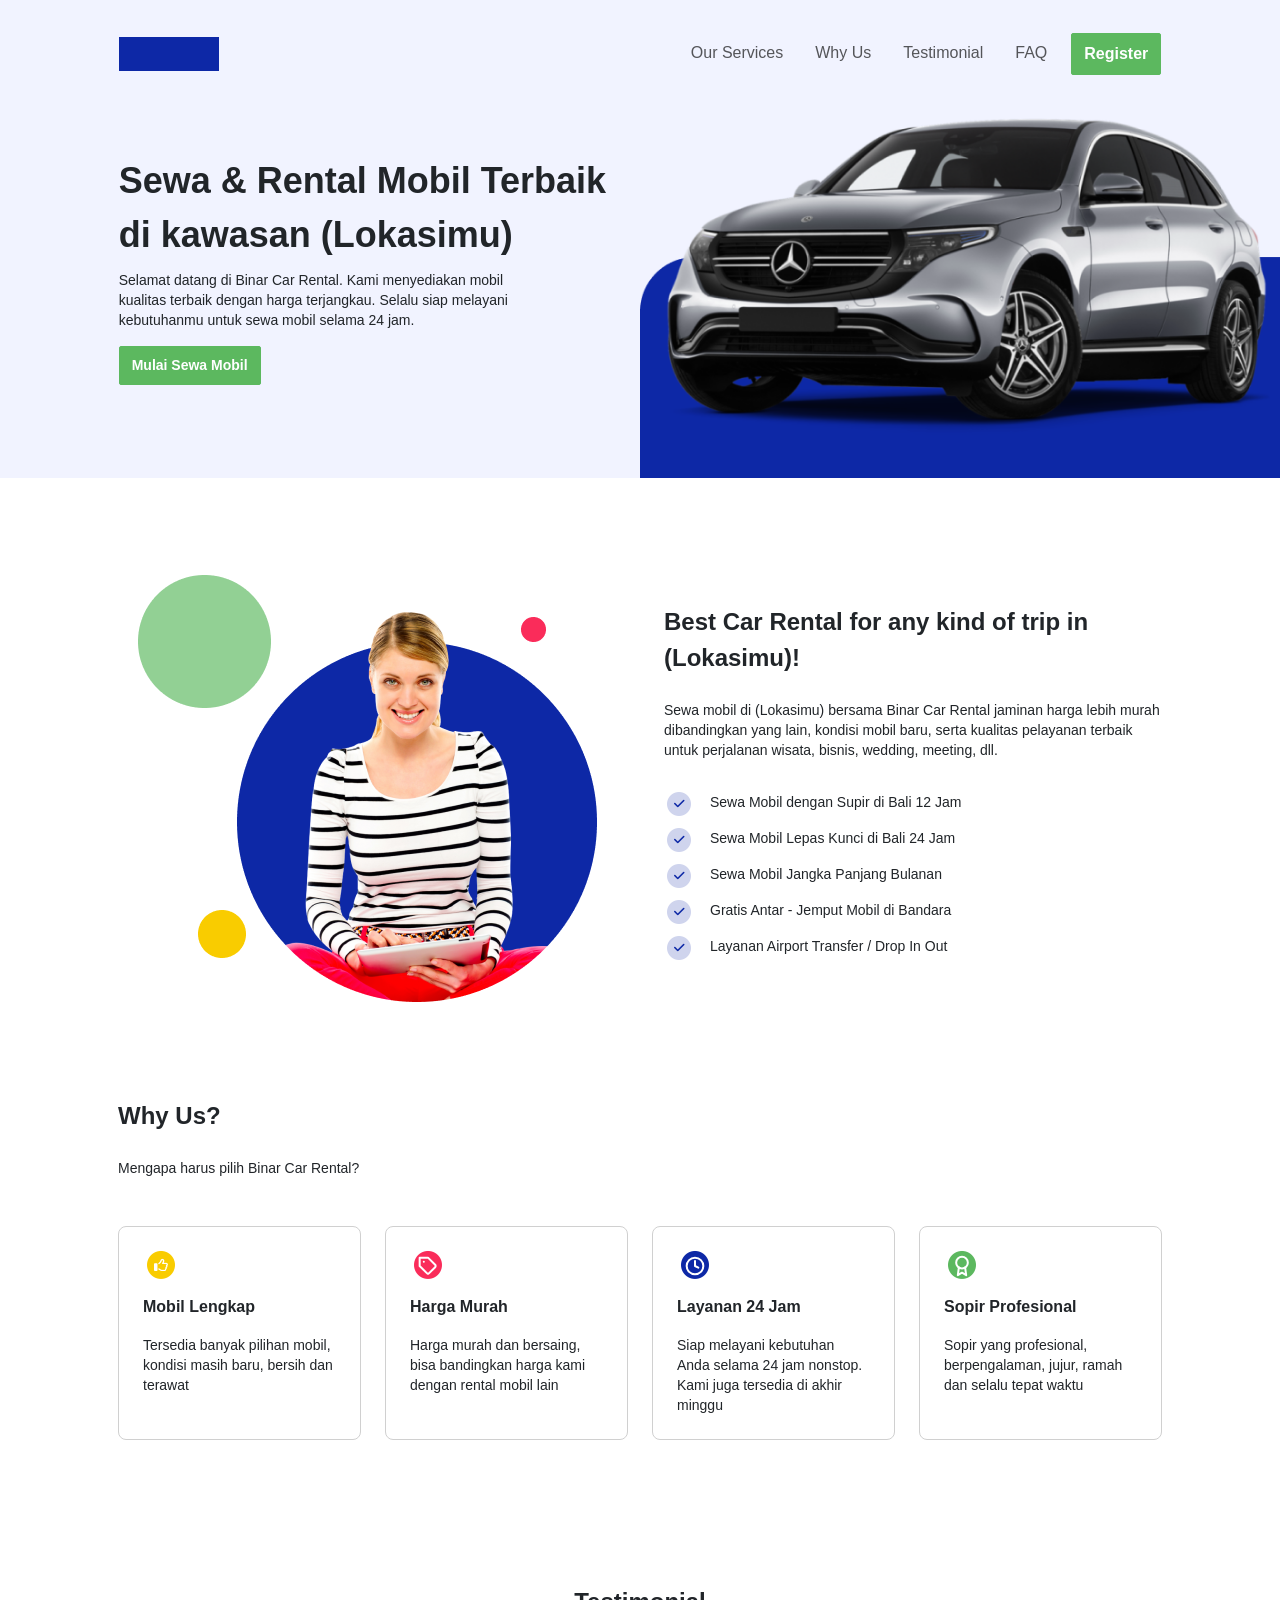
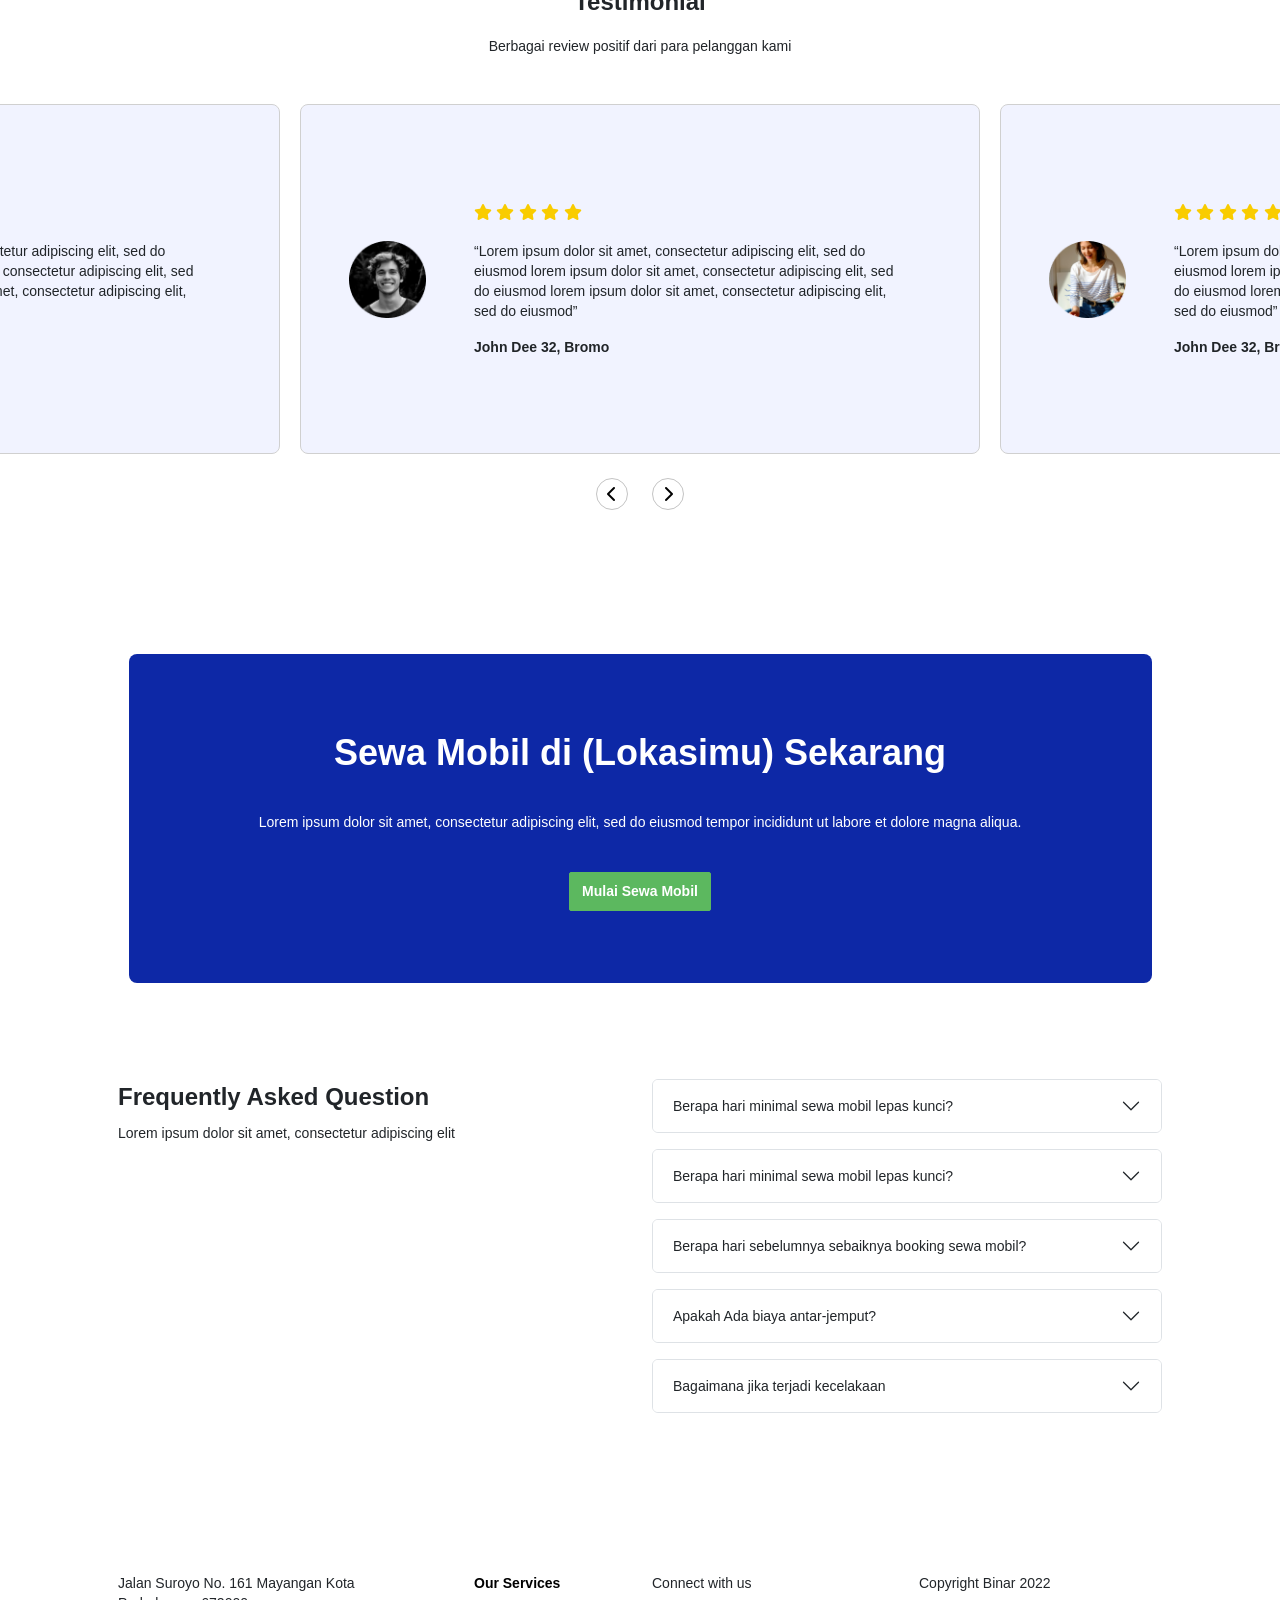
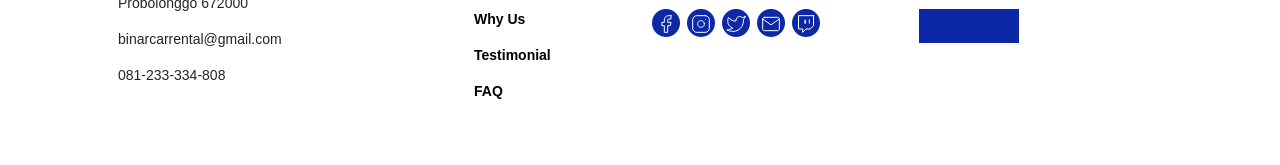
==== commit 4a3f73da: "Challenge chapter 2" ====
--- a/index.html
+++ b/index.html
@@ -23,63 +23,74 @@
 </head>
 
 <body>
-    <nav class="navbar navbar-expand-lg bg--blue px-4">
-        <div class="container-fluid mx-5 px-5 py-4">
+    <nav class="navbar navbar-expand-lg bg--blue">
+        <div class="container-fluid col-lg-10 py-4 d-flex justify-content-between align-items-center">
             <a class="navbar-brand" href="/">
                 <img src="images\logo.svg" alt="logo" />
             </a>
-            <button class="navbar-toggler" type="button" data-bs-toggle="collapse" data-bs-target="#navbarSupportedContent" aria-controls="navbarSupportedContent" aria-expanded="false" aria-label="Toggle navigation">
+            <button class="navbar-toggler" type="button" data-bs-toggle="offcanvas" data-bs-target="#offcanvasNavbar" aria-controls="offcanvasNavbar" aria-expanded="false" aria-label="Toggle navigation">
         <span class="navbar-toggler-icon"></span>
       </button>
-            <div class="collapse navbar-collapse" id="navbarSupportedContent">
-                <ul class="navbar-nav gap-3 justify-content-end flex-grow-1 me-auto mb-2 mb-lg-0">
-                    <li class="nav-item">
-                        <a class="nav-link" aria-current="page" href="#our-services">Our Services</a>
-                    </li>
-                    <li class="nav-item">
-                        <a class="nav-link" aria-current="page" href="#why-us">Why Us</a>
-                    </li>
-                    <li class="nav-item">
-                        <a class="nav-link" aria-current="page" href="#testimonial">Testimonial</a>
-                    </li>
-                    <li class="nav-item">
-                        <a class="nav-link" aria-current="page" href="#FAQ">FAQ</a>
-                    </li>
-                    <li class="nav-item">
-                        <button type="button" class="btn--primary-green">Register</button>
-                    </li>
-                </ul>
+            <div class="offcanvas offcanvas-end sm-w-50" tabindex="-1" id="offcanvasNavbar" aria-labelledby="offcanvasNavbarLabel">
+                <div class="offcanvas-header">
+                    <h5 class="offcanvas-title" id="offcanvasNavbarLabel">BCR</h5>
+                    <button type="button" class="btn-close" data-bs-dismiss="offcanvas" aria-label="Close"></button>
+                </div>
+                <div class="offcanvas-body py-0">
+                    <ul class="navbar-nav gap-3 justify-content-end flex-grow-1 me-auto mb-2 mb-lg-0">
+                        <li class="nav-item">
+                            <a class="nav-link" aria-current="page" href="#our-services">Our Services</a>
+                        </li>
+                        <li class="nav-item">
+                            <a class="nav-link" aria-current="page" href="#why-us">Why Us</a>
+                        </li>
+                        <li class="nav-item">
+                            <a class="nav-link" aria-current="page" href="#testimonial">Testimonial</a>
+                        </li>
+                        <li class="nav-item">
+                            <a class="nav-link" aria-current="page" href="#FAQ">FAQ</a>
+                        </li>
+                        <li class="nav-item">
+                            <button type="button" class="btn--primary-green">Register</button>
+                        </li>
+                    </ul>
+                </div>
             </div>
         </div>
     </nav>
 
-    <header class="bg--blue d-flex flex-row align-items-center ps-5 overflow-hidden">
-        <article class="mx-auto ms-5 ps-4 d-flex flex-column align-items-start gap-2">
-            <h1 class="header__title">
-                Sewa & Rental Mobil Terbaik di kawasan (Lokasimu)
-            </h1>
-            <p class="header__article mt-2 mr-152 text-sm-start">
-                Selamat datang di Binar Car Rental. Kami menyediakan mobil kualitas terbaik dengan harga terjangkau. Selalu siap melayani kebutuhanmu untuk sewa mobil selama 24 jam.
-            </p>
-            <a href="/">
-                <button class="btn--primary-green">Mulai Sewa Mobil</button>
-            </a>
+
+    <section id="hero" class="bg--blue mb-5">
+        <article class="row no-margin align-items-center justify-content-end">
+            <div class="col-lg-5 col-sm col-md align-items-center">
+                <h1 class="header__title">
+                    Sewa & Rental Mobil Terbaik di kawasan (Lokasimu)
+                </h1>
+                <div class="col-sm-10">
+                    <p class="header__article mt-2 text-sm-start">
+                        Selamat datang di Binar Car Rental. Kami menyediakan mobil kualitas terbaik dengan harga terjangkau. Selalu siap melayani kebutuhanmu untuk sewa mobil selama 24 jam.
+                    </p>
+                </div>
+                <a href="/">
+                    <button class="btn--primary-green mb-5">Mulai Sewa Mobil</button>
+                </a>
+            </div>
+            <div class="no-padding col-10 col-lg-6 col-sm-12 col-md-12 d-flex justify-content-end">
+                <img src="images\img_car.png" style="max-width: 100%; height: auto" class="img-fluid " alt="car" loading="lazy" />
+            </div>
         </article>
-        <aside>
-            <img src="images\img_car.png" alt="car" class="" />
-        </aside>
-    </header>
-
-    <section id="our-services" class="container col-xxl-8 px-5 py-5 align-items-center justify-content-center">
-        <article class="row flex-lg-row align-items-center g-5 py-5 justify-content-center">
-            <div class="col-10 col-sm-8 col-lg-6 px-5">
+    </section>
+
+    <section id="our-services" class="container px-5 py-5 mb-5 align-items-center justify-content-center">
+        <article class="row align-items-center g-5 justify-content-center">
+            <div class="col-10 col-sm-12 col-lg-6">
                 <img src="images/img_service.png" style="max-width: 100%; height: auto" class="me-5 d-block mx-lg-auto img-fluid" alt="service lady" loading="lazy" />
             </div>
-            <div class="col-lg-5">
-                <h2 class="why-us__title">
+            <div class="col-lg-6">
+                <h2 class="services__title pb-3 fw-bold">
                     Best Car Rental for any kind of trip in (Lokasimu)!
                 </h2>
-                <p class="services__article">
+                <p class="col-lg-12 services__article pb-3">
                     Sewa mobil di (Lokasimu) bersama Binar Car Rental jaminan harga lebih murah dibandingkan yang lain, kondisi mobil baru, serta kualitas pelayanan terbaik untuk perjalanan wisata, bisnis, wedding, meeting, dll.
                 </p>
                 <div class="d-flex flex-row gap-3">
@@ -87,7 +98,7 @@
             <i class="fas fa-circle fa-stack-2x color-primary-blue-01"></i>
             <i class="fas fa-check fa-stack-1x fa-inverse color-primary-blue-04"></i>
           </span>
-                    <p class="text-sm font-bold leading-5">
+                    <p class="services__article leading-5">
                         Sewa Mobil dengan Supir di Bali 12 Jam
                     </p>
                 </div>
@@ -96,7 +107,7 @@
             <i class="fas fa-circle fa-stack-2x color-primary-blue-01"></i>
             <i class="fas fa-check fa-stack-1x fa-inverse color-primary-blue-04"></i>
           </span>
-                    <p class="text-sm font-bold leading-5">
+                    <p class="services__article leading-5">
                         Sewa Mobil Lepas Kunci di Bali 24 Jam
                     </p>
                 </div>
@@ -105,7 +116,7 @@
             <i class="fas fa-circle fa-stack-2x color-primary-blue-01"></i>
             <i class="fas fa-check fa-stack-1x fa-inverse color-primary-blue-04"></i>
           </span>
-                    <p class="text-sm font-bold leading-5">
+                    <p class="services__article leading-5">
                         Sewa Mobil Jangka Panjang Bulanan
                     </p>
                 </div>
@@ -114,7 +125,7 @@
             <i class="fas fa-circle fa-stack-2x color-primary-blue-01"></i>
             <i class="fas fa-check fa-stack-1x fa-inverse color-primary-blue-04"></i>
           </span>
-                    <p class="text-sm font-bold leading-5">
+                    <p class="services__article leading-5">
                         Gratis Antar - Jemput Mobil di Bandara
                     </p>
                 </div>
@@ -123,7 +134,7 @@
             <i class="fas fa-circle fa-stack-2x color-primary-blue-01"></i>
             <i class="fas fa-check fa-stack-1x fa-inverse color-primary-blue-04"></i>
           </span>
-                    <p class="text-sm font-bold leading-5">
+                    <p class="services__article leading-5">
                         Layanan Airport Transfer / Drop In Out
                     </p>
                 </div>
@@ -131,12 +142,12 @@
         </article>
     </section>
 
-    <section id="why-us" class="container d-flex flex-column px-5 pb-5 align-items-start">
+    <section id="why-us" class="container d-flex flex-column px-5 pb-5 mb-5 align-items-start">
         <div class="row">
-            <h2 class="why-us__title">Why Us?</h2>
-            <p class="why-us__article">Mengapa harus pilih Binar Car Rental?</p>
+            <h2 class="why-us__title fw-bold mb-4">Why Us?</h2>
+            <p class="why-us__article mb-5">Mengapa harus pilih Binar Car Rental?</p>
             <div class="d-flex flex-column gap-4">
-                <div class="row">
+                <div class="row card-row">
                     <div class="col-sm">
                         <div class="card">
                             <div class="card-body p-4">
@@ -204,18 +215,18 @@
         </div>
     </section>
 
-    <section id="testimonial" class="d-flex flex-column align-items-center">
-        <h2 class="testimonial__title mb-3">Testimonial</h2>
+    <section id="testimonial" class="d-flex flex-column align-items-center my-5 py-5">
+        <h2 class="testimonial__title fw-bold mb-3">Testimonial</h2>
         <p class="testimonial__article mb-5">
             Berbagai review positif dari para pelanggan kami
         </p>
         <div id="slider" class="owl-carousel owl-theme">
-            <div class="card px-5 py-5 bg--blue">
-                <div class="row align-items-center justify-items-center gap-4">
-                    <div class="col-lg-2">
+            <div class="card col-lg-12 px-5 py-5 bg--blue align-items-center justify-items-center">
+                <div class="row d-flex align-items-center justify-items-center gap-4">
+                    <div class="col-lg-2 col-md-5 col-sm-5">
                         <img src="images\img_testi1.png" />
                     </div>
-                    <div class="col-lg-9">
+                    <div class="col-lg-9 my-5">
                         <i class="fa-solid fa-star" style="color: var(--danger)"></i>
                         <i class="fa-solid fa-star" style="color: var(--danger)"></i>
                         <i class="fa-solid fa-star" style="color: var(--danger)"></i>
@@ -228,12 +239,12 @@
                     </div>
                 </div>
             </div>
-            <div class="card px-5 py-5 bg--blue">
-                <div class="row align-items-center justify-items-center gap-4">
-                    <div class="col-lg-2">
+            <div class="card col-lg-12 px-5 py-5 bg--blue">
+                <div class="row d-flex align-items-center justify-items-center gap-4">
+                    <div class="col-lg-2 col-md-5">
                         <img src="images\img_testi2.png" />
                     </div>
-                    <div class="col-lg-9">
+                    <div class="col-lg-9 my-5">
                         <i class="fa-solid fa-star" style="color: var(--danger)"></i>
                         <i class="fa-solid fa-star" style="color: var(--danger)"></i>
                         <i class="fa-solid fa-star" style="color: var(--danger)"></i>
@@ -257,8 +268,8 @@
         </div>
     </section>
 
-    <section id="jumbotron" class="container p-5 m-5">
-        <div class="p-5 text-center bg--blue rounded-3" style="background-color: var(--primary-blue-04)">
+    <section id="jumbotron" class="container my-5 py-5">
+        <div class="container col-lg-11 p-5 text-center rounded-3" style="background-color: var(--primary-blue-04)">
             <h1 class="jumbotron__title p-4" style="color: white">
                 Sewa Mobil di (Lokasimu) Sekarang
             </h1>
@@ -266,12 +277,12 @@
                 Lorem ipsum dolor sit amet, consectetur adipiscing elit, sed do eiusmod tempor incididunt ut labore et dolore magna aliqua.
             </p>
             <a href="/">
-                <button class="btn--primary-green">Mulai Sewa Mobil</button>
+                <button class="btn--primary-green mb-4">Mulai Sewa Mobil</button>
             </a>
         </div>
     </section>
 
-    <section id="FAQ" class="container px-5 pb-5 align-items-start">
+    <section id="FAQ" class="container my-5 px-5 pb-5 align-items-start">
         <div class="row">
             <div class="col-md-6">
                 <h1 class="FAQ__title">Frequently Asked Question</h1>
@@ -417,35 +428,35 @@
                 <p class="footer__article">Connect with us</p>
                 <div class="row ps-2">
                     <span class="fa-stack fa-2x fa-sm mb-3">
-          <i class="fas fa-circle fa-stack-2x" style="color: var(--primary-blue-04)"></i>
-          <i class="fa-stack-1x fa-inverse">
-            <img src="images\fi_facebook.svg" />
-          </i>
-        </span>
+            <i class="fas fa-circle fa-stack-2x" style="color: var(--primary-blue-04)"></i>
+            <i class="fa-stack-1x fa-inverse">
+              <img src="images\fi_facebook.svg" />
+            </i>
+          </span>
                     <span class="fa-stack fa-2x fa-sm mb-3">
-          <i class="fas fa-circle fa-stack-2x" style="color: var(--primary-blue-04)"></i>
-          <i class="fa-stack-1x fa-inverse">
-            <img src="images\fi_instagram.svg" />
-          </i>
-        </span>
+            <i class="fas fa-circle fa-stack-2x" style="color: var(--primary-blue-04)"></i>
+            <i class="fa-stack-1x fa-inverse">
+              <img src="images\fi_instagram.svg" />
+            </i>
+          </span>
                     <span class="fa-stack fa-2x fa-sm mb-3">
-          <i class="fas fa-circle fa-stack-2x" style="color: var(--primary-blue-04)"></i>
-          <i class="fa-stack-1x fa-inverse">
-            <img src="images\fi_twitter.svg" />
-          </i>
-        </span>
+            <i class="fas fa-circle fa-stack-2x" style="color: var(--primary-blue-04)"></i>
+            <i class="fa-stack-1x fa-inverse">
+              <img src="images\fi_twitter.svg" />
+            </i>
+          </span>
                     <span class="fa-stack fa-2x fa-sm mb-3">
-          <i class="fas fa-circle fa-stack-2x" style="color: var(--primary-blue-04)"></i>
-          <i class="fa-stack-1x fa-inverse">
-            <img src="images\fi_mail.svg" />
-          </i>
-        </span>
+            <i class="fas fa-circle fa-stack-2x" style="color: var(--primary-blue-04)"></i>
+            <i class="fa-stack-1x fa-inverse">
+              <img src="images\fi_mail.svg" />
+            </i>
+          </span>
                     <span class="fa-stack fa-2x fa-sm mb-3">
-          <i class="fas fa-circle fa-stack-2x" style="color: var(--primary-blue-04)"></i>
-          <i class="fa-stack-1x fa-inverse">
-            <img src="images\fi_twitch.svg" />
-          </i>
-        </span>
+            <i class="fas fa-circle fa-stack-2x" style="color: var(--primary-blue-04)"></i>
+            <i class="fa-stack-1x fa-inverse">
+              <img src="images\fi_twitch.svg" />
+            </i>
+          </span>
                 </div>
             </div>
             <div class="col">
@@ -477,10 +488,11 @@
                     0: {
                         items: 1,
                     },
-                    600: {
+                    577: {
                         items: 1,
+                        stagePadding: 180,
                     },
-                    1000: {
+                    1080: {
                         items: 1,
                         stagePadding: 300,
                     },
--- a/styles.css
+++ b/styles.css
@@ -14,16 +14,21 @@
     --warning: #fa2c5a;
 }
 
+html,
 body {
+    width: 100%;
+    height: 100%;
     margin: 0;
     padding: 0;
     box-sizing: border-box;
     font-family: "Helvetica Neue", "Helvetica", "Arial", sans-serif;
-    /* font-size: 14px; */
-    /* font-weight: 400; */
-    /* color: black; */
     text-decoration: none;
     transition: 0.3s linear;
+}
+
+.offcanvas.show {
+    background-color: #ffffff !important;
+    z-index: 10;
 }
 
 a {
@@ -31,6 +36,14 @@
     font-size: 14px;
     font-weight: 400;
     text-decoration: none;
+}
+
+.no-margin {
+    margin: 0px;
+}
+
+.no-padding {
+    padding: 0px;
 }
 
 .bg--blue {
@@ -46,6 +59,14 @@
     cursor: pointer;
     transition: 0.3s linear;
     font-weight: 700;
+}
+
+.btn--primary-green:hover {
+    filter: brightness(0.9);
+}
+
+.btn--primary-green:active {
+    filter: brightness(1.1);
 }
 
 .color-primary-blue-01 {
@@ -101,6 +122,7 @@
     /* height: 196px; */
     border-radius: 8px;
     border: 1px solid #d0d0d0;
+    height: 100%;
 }
 
 .card-title {
@@ -147,4 +169,49 @@
 
 .arrow-circle:hover i {
     color: white;
+}
+
+@media (min-width: 1080px) {
+    .offcanvas {
+        max-width: 100%;
+    }
+}
+
+@media (max-width: 1080px) {
+    .offcanvas {
+        max-width: 50%;
+    }
+    .why-us__article,
+    .why-us__title {
+        text-align: center;
+    }
+    #why-us .card-row {
+        display: grid;
+        grid-template-columns: repeat(2, 1fr);
+        row-gap: 20px;
+    }
+    #why-us .card {
+        flex: auto;
+    }
+}
+
+@media (max-width: 576px) {
+    #why-us .card-row {
+        display: grid;
+        grid-template-columns: repeat(1, 1fr);
+        row-gap: 20px;
+    }
+    #why-us .card {
+        flex: auto;
+    }
+    .owl-carousel .card {
+        margin-left: 10px;
+        margin-right: 10px;
+    }
+    .jumbotron__title {
+        font-family: "Helvetica Neue", "Helvetica", "Arial", sans-serif;
+        font-size: 24px;
+        font-weight: 700;
+        line-height: 36px;
+    }
 }
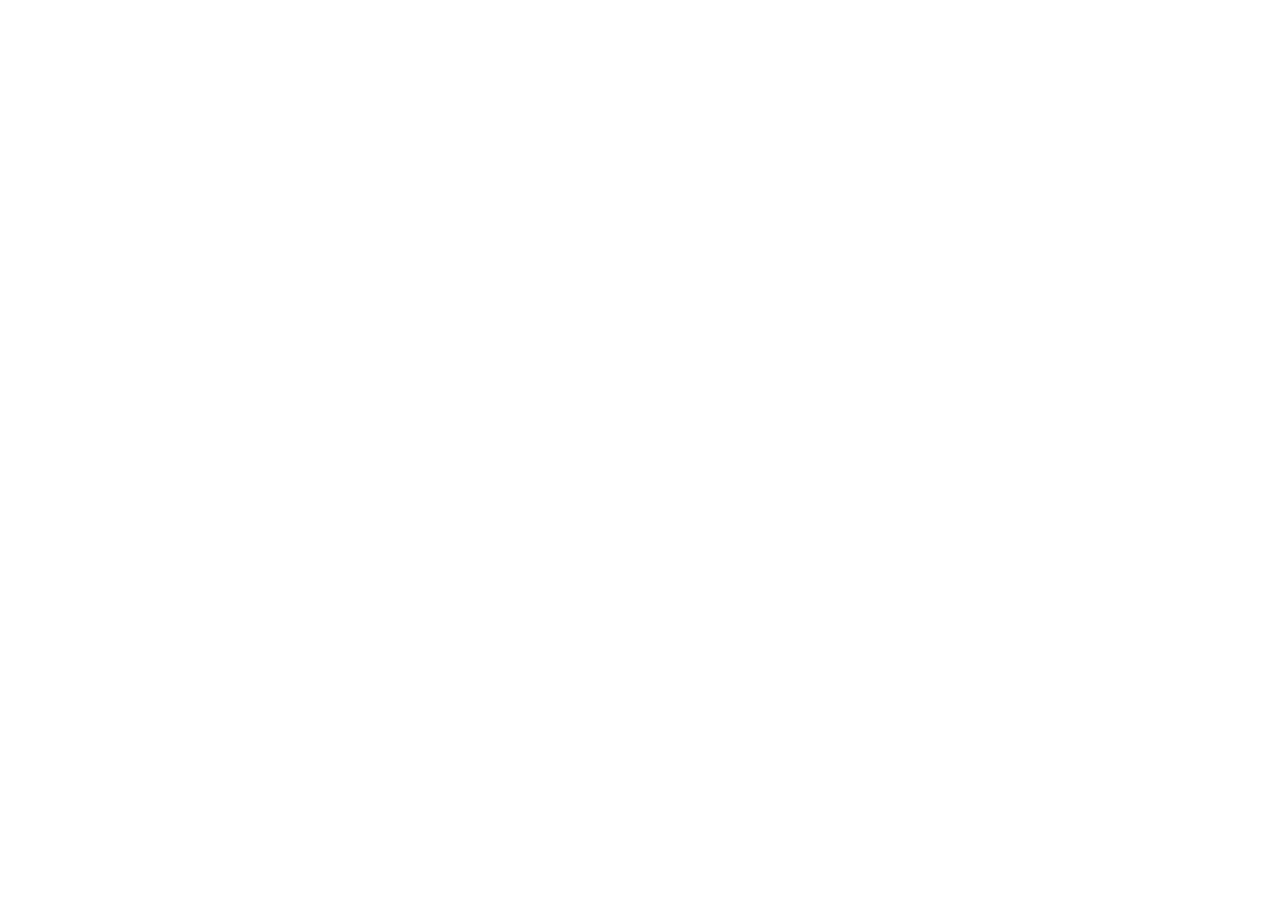
==== commit 0d324317: "Challenge document" ====
--- a/index.html
+++ b/index.html
@@ -1,517 +1,34 @@
 <!DOCTYPE html>
-<html lang="en">
+<meta charset="utf-8" />
+<title>Test Suite</title>
+<link rel="stylesheet" href="https://code.jquery.com/qunit/qunit-2.18.0.css" />
+<body>
+  <div id="qunit"></div>
+  <div id="qunit-fixture"></div>
 
-<head>
-    <meta charset="UTF-8" />
-    <meta name="viewport" content="width=device-width, initial-scale=1.0" />
-    <!-- Bootstrap -->
-    <link href="https://cdn.jsdelivr.net/npm/bootstrap@5.3.3/dist/css/bootstrap.min.css" rel="stylesheet" integrity="sha384-QWTKZyjpPEjISv5WaRU9OFeRpok6YctnYmDr5pNlyT2bRjXh0JMhjY6hW+ALEwIH" crossorigin="anonymous" />
-    <!-- Font Helvetica Neue -->
-    <link href="https://fonts.cdnfonts.com/css/helvetica-neue-5" rel="stylesheet" />
-    <!-- Icons -->
-    <link rel="stylesheet" href="https://cdnjs.cloudflare.com/ajax/libs/font-awesome/6.5.1/css/all.min.css" />
+  <!-- DON'T TOUCH -->
+  <script src="https://code.jquery.com/qunit/qunit-2.18.0.js"></script>
 
-    <!-- Owl Carousel -->
-    <link rel="stylesheet" href="https://cdnjs.cloudflare.com/ajax/libs/OwlCarousel2/2.3.4/assets/owl.carousel.min.css" integrity="sha512-tS3S5qG0BlhnQROyJXvNjeEM4UpMXHrQfTGmbQ1gKmelCxlSEBUaxhRBj/EFTzpbP4RVSrpEikbmdJobCvhE3g==" crossorigin="anonymous" referrerpolicy="no-referrer"
-    />
+  <!-- Sort Function: Javascript Source Code -->
+  <script src="./scripts/filterCarByAvailability.js"></script>
+  <script src="./scripts/sortCarByYearAscendingly.js"></script>
+  <script src="./scripts/sortCarByYearDecendingly.js"></script>
 
-    <link rel="stylesheet" href="https://cdnjs.cloudflare.com/ajax/libs/OwlCarousel2/2.3.4/assets/owl.theme.default.min.css" integrity="sha512-sMXtMNL1zRzolHYKEujM2AqCLUR9F2C4/05cdbxjjLSRvMQIciEPCQZo++nk7go3BtSuK9kfa/s+a4f4i5pLkw==" crossorigin="anonymous"
-        referrerpolicy="no-referrer" />
-    <!-- CSS File -->
-    <link rel="stylesheet" href="styles.css" />
-    <title>Landing page</title>
-</head>
-
-<body>
-    <nav class="navbar navbar-expand-lg bg--blue">
-        <div class="container-fluid col-lg-10 py-4 d-flex justify-content-between align-items-center">
-            <a class="navbar-brand" href="/">
-                <img src="images\logo.svg" alt="logo" />
-            </a>
-            <button class="navbar-toggler" type="button" data-bs-toggle="offcanvas" data-bs-target="#offcanvasNavbar" aria-controls="offcanvasNavbar" aria-expanded="false" aria-label="Toggle navigation">
-        <span class="navbar-toggler-icon"></span>
-      </button>
-            <div class="offcanvas offcanvas-end sm-w-50" tabindex="-1" id="offcanvasNavbar" aria-labelledby="offcanvasNavbarLabel">
-                <div class="offcanvas-header">
-                    <h5 class="offcanvas-title" id="offcanvasNavbarLabel">BCR</h5>
-                    <button type="button" class="btn-close" data-bs-dismiss="offcanvas" aria-label="Close"></button>
-                </div>
-                <div class="offcanvas-body py-0">
-                    <ul class="navbar-nav gap-3 justify-content-end flex-grow-1 me-auto mb-2 mb-lg-0">
-                        <li class="nav-item">
-                            <a class="nav-link" aria-current="page" href="#our-services">Our Services</a>
-                        </li>
-                        <li class="nav-item">
-                            <a class="nav-link" aria-current="page" href="#why-us">Why Us</a>
-                        </li>
-                        <li class="nav-item">
-                            <a class="nav-link" aria-current="page" href="#testimonial">Testimonial</a>
-                        </li>
-                        <li class="nav-item">
-                            <a class="nav-link" aria-current="page" href="#FAQ">FAQ</a>
-                        </li>
-                        <li class="nav-item">
-                            <button type="button" class="btn--primary-green">Register</button>
-                        </li>
-                    </ul>
-                </div>
-            </div>
-        </div>
-    </nav>
-
-
-    <section id="hero" class="bg--blue mb-5">
-        <article class="row no-margin align-items-center justify-content-end">
-            <div class="col-lg-5 col-sm col-md align-items-center">
-                <h1 class="header__title">
-                    Sewa & Rental Mobil Terbaik di kawasan (Lokasimu)
-                </h1>
-                <div class="col-sm-10">
-                    <p class="header__article mt-2 text-sm-start">
-                        Selamat datang di Binar Car Rental. Kami menyediakan mobil kualitas terbaik dengan harga terjangkau. Selalu siap melayani kebutuhanmu untuk sewa mobil selama 24 jam.
-                    </p>
-                </div>
-                <a href="/">
-                    <button class="btn--primary-green mb-5">Mulai Sewa Mobil</button>
-                </a>
-            </div>
-            <div class="no-padding col-10 col-lg-6 col-sm-12 col-md-12 d-flex justify-content-end">
-                <img src="images\img_car.png" style="max-width: 100%; height: auto" class="img-fluid " alt="car" loading="lazy" />
-            </div>
-        </article>
-    </section>
-
-    <section id="our-services" class="container px-5 py-5 mb-5 align-items-center justify-content-center">
-        <article class="row align-items-center g-5 justify-content-center">
-            <div class="col-10 col-sm-12 col-lg-6">
-                <img src="images/img_service.png" style="max-width: 100%; height: auto" class="me-5 d-block mx-lg-auto img-fluid" alt="service lady" loading="lazy" />
-            </div>
-            <div class="col-lg-6">
-                <h2 class="services__title pb-3 fw-bold">
-                    Best Car Rental for any kind of trip in (Lokasimu)!
-                </h2>
-                <p class="col-lg-12 services__article pb-3">
-                    Sewa mobil di (Lokasimu) bersama Binar Car Rental jaminan harga lebih murah dibandingkan yang lain, kondisi mobil baru, serta kualitas pelayanan terbaik untuk perjalanan wisata, bisnis, wedding, meeting, dll.
-                </p>
-                <div class="d-flex flex-row gap-3">
-                    <span class="fa-stack fa-2x fa-xs">
-            <i class="fas fa-circle fa-stack-2x color-primary-blue-01"></i>
-            <i class="fas fa-check fa-stack-1x fa-inverse color-primary-blue-04"></i>
-          </span>
-                    <p class="services__article leading-5">
-                        Sewa Mobil dengan Supir di Bali 12 Jam
-                    </p>
-                </div>
-                <div class="d-flex flex-row gap-3">
-                    <span class="fa-stack fa-2x fa-xs">
-            <i class="fas fa-circle fa-stack-2x color-primary-blue-01"></i>
-            <i class="fas fa-check fa-stack-1x fa-inverse color-primary-blue-04"></i>
-          </span>
-                    <p class="services__article leading-5">
-                        Sewa Mobil Lepas Kunci di Bali 24 Jam
-                    </p>
-                </div>
-                <div class="d-flex flex-row gap-3">
-                    <span class="fa-stack fa-2x fa-xs">
-            <i class="fas fa-circle fa-stack-2x color-primary-blue-01"></i>
-            <i class="fas fa-check fa-stack-1x fa-inverse color-primary-blue-04"></i>
-          </span>
-                    <p class="services__article leading-5">
-                        Sewa Mobil Jangka Panjang Bulanan
-                    </p>
-                </div>
-                <div class="d-flex flex-row gap-3">
-                    <span class="fa-stack fa-2x fa-xs">
-            <i class="fas fa-circle fa-stack-2x color-primary-blue-01"></i>
-            <i class="fas fa-check fa-stack-1x fa-inverse color-primary-blue-04"></i>
-          </span>
-                    <p class="services__article leading-5">
-                        Gratis Antar - Jemput Mobil di Bandara
-                    </p>
-                </div>
-                <div class="d-flex flex-row gap-3">
-                    <span class="fa-stack fa-2x fa-xs">
-            <i class="fas fa-circle fa-stack-2x color-primary-blue-01"></i>
-            <i class="fas fa-check fa-stack-1x fa-inverse color-primary-blue-04"></i>
-          </span>
-                    <p class="services__article leading-5">
-                        Layanan Airport Transfer / Drop In Out
-                    </p>
-                </div>
-            </div>
-        </article>
-    </section>
-
-    <section id="why-us" class="container d-flex flex-column px-5 pb-5 mb-5 align-items-start">
-        <div class="row">
-            <h2 class="why-us__title fw-bold mb-4">Why Us?</h2>
-            <p class="why-us__article mb-5">Mengapa harus pilih Binar Car Rental?</p>
-            <div class="d-flex flex-column gap-4">
-                <div class="row card-row">
-                    <div class="col-sm">
-                        <div class="card">
-                            <div class="card-body p-4">
-                                <span class="fa-stack fa-2x fa-sm mb-3">
-                  <i class="fas fa-circle fa-stack-2x" style="color: var(--danger)"></i>
-                  <i class="fa-regular fa-thumbs-up fa-stack-1x fa-inverse"></i>
-                </span>
-                                <h5 class="card-title mb-3">Mobil Lengkap</h5>
-                                <p class="card-text">
-                                    Tersedia banyak pilihan mobil, kondisi masih baru, bersih dan terawat
-                                </p>
-                            </div>
-                        </div>
-                    </div>
-                    <div class="col-sm">
-                        <div class="card">
-                            <div class="card-body p-4">
-                                <span class="fa-stack fa-2x fa-sm mb-3">
-                  <i class="fas fa-circle fa-stack-2x" style="color: #fa2c5a"></i>
-                  <i class="fa-stack-1x fa-inverse">
-                    <img src="images\fi_tag.svg" />
-                  </i>
-                </span>
-                                <h5 class="card-title mb-3">Harga Murah</h5>
-                                <p class="card-text">
-                                    Harga murah dan bersaing, bisa bandingkan harga kami dengan rental mobil lain
-                                </p>
-                            </div>
-                        </div>
-                    </div>
-                    <div class="col-sm">
-                        <div class="card">
-                            <div class="card-body p-4">
-                                <span class="fa-stack fa-2x fa-sm mb-3">
-                  <i class="fas fa-circle fa-stack-2x" style="color: var(--primary-blue-04)"></i>
-                  <i class="fa-stack-1x fa-inverse">
-                    <img src="images\fi_clock.svg" />
-                  </i>
-                </span>
-                                <h5 class="card-title mb-3">Layanan 24 Jam</h5>
-                                <p class="card-text">
-                                    Siap melayani kebutuhan Anda selama 24 jam nonstop. Kami juga tersedia di akhir minggu
-                                </p>
-                            </div>
-                        </div>
-                    </div>
-                    <div class="col-sm">
-                        <div class="card">
-                            <div class="card-body p-4">
-                                <span class="fa-stack fa-2x fa-sm mb-3">
-                  <i class="fas fa-circle fa-stack-2x" style="color: var(--primary-green-04)"></i>
-                  <i class="fa-stack-1x fa-inverse">
-                    <img src="images\fi_award.svg" />
-                  </i>
-                </span>
-                                <h5 class="card-title mb-3">Sopir Profesional</h5>
-                                <p class="card-text">
-                                    Sopir yang profesional, berpengalaman, jujur, ramah dan selalu tepat waktu
-                                </p>
-                            </div>
-                        </div>
-                    </div>
-                </div>
-            </div>
-        </div>
-    </section>
-
-    <section id="testimonial" class="d-flex flex-column align-items-center my-5 py-5">
-        <h2 class="testimonial__title fw-bold mb-3">Testimonial</h2>
-        <p class="testimonial__article mb-5">
-            Berbagai review positif dari para pelanggan kami
-        </p>
-        <div id="slider" class="owl-carousel owl-theme">
-            <div class="card col-lg-12 px-5 py-5 bg--blue align-items-center justify-items-center">
-                <div class="row d-flex align-items-center justify-items-center gap-4">
-                    <div class="col-lg-2 col-md-5 col-sm-5">
-                        <img src="images\img_testi1.png" />
-                    </div>
-                    <div class="col-lg-9 my-5">
-                        <i class="fa-solid fa-star" style="color: var(--danger)"></i>
-                        <i class="fa-solid fa-star" style="color: var(--danger)"></i>
-                        <i class="fa-solid fa-star" style="color: var(--danger)"></i>
-                        <i class="fa-solid fa-star" style="color: var(--danger)"></i>
-                        <i class="fa-solid fa-star" style="color: var(--danger)"></i>
-                        <p class="card-text my-3">
-                            “Lorem ipsum dolor sit amet, consectetur adipiscing elit, sed do eiusmod lorem ipsum dolor sit amet, consectetur adipiscing elit, sed do eiusmod lorem ipsum dolor sit amet, consectetur adipiscing elit, sed do eiusmod”
-                        </p>
-                        <p class="card-text fw-bold">John Dee 32, Bromo</p>
-                    </div>
-                </div>
-            </div>
-            <div class="card col-lg-12 px-5 py-5 bg--blue">
-                <div class="row d-flex align-items-center justify-items-center gap-4">
-                    <div class="col-lg-2 col-md-5">
-                        <img src="images\img_testi2.png" />
-                    </div>
-                    <div class="col-lg-9 my-5">
-                        <i class="fa-solid fa-star" style="color: var(--danger)"></i>
-                        <i class="fa-solid fa-star" style="color: var(--danger)"></i>
-                        <i class="fa-solid fa-star" style="color: var(--danger)"></i>
-                        <i class="fa-solid fa-star" style="color: var(--danger)"></i>
-                        <i class="fa-solid fa-star" style="color: var(--danger)"></i>
-                        <p class="card-text my-3">
-                            “Lorem ipsum dolor sit amet, consectetur adipiscing elit, sed do eiusmod lorem ipsum dolor sit amet, consectetur adipiscing elit, sed do eiusmod lorem ipsum dolor sit amet, consectetur adipiscing elit, sed do eiusmod”
-                        </p>
-                        <p class="card-text fw-bold">John Dee 32, Bromo</p>
-                    </div>
-                </div>
-            </div>
-        </div>
-        <div class="carousel-button__custom mt-4">
-            <div class="carousel-button__previous">
-                <span class="arrow-circle left"><i class="fas fa-chevron-left"></i></span>
-            </div>
-            <div class="carousel-button__next">
-                <span class="arrow-circle right"><i class="fas fa-chevron-right"></i></span>
-            </div>
-        </div>
-    </section>
-
-    <section id="jumbotron" class="container my-5 py-5">
-        <div class="container col-lg-11 p-5 text-center rounded-3" style="background-color: var(--primary-blue-04)">
-            <h1 class="jumbotron__title p-4" style="color: white">
-                Sewa Mobil di (Lokasimu) Sekarang
-            </h1>
-            <p class="jumbotron__article pb-4" style="color: white">
-                Lorem ipsum dolor sit amet, consectetur adipiscing elit, sed do eiusmod tempor incididunt ut labore et dolore magna aliqua.
-            </p>
-            <a href="/">
-                <button class="btn--primary-green mb-4">Mulai Sewa Mobil</button>
-            </a>
-        </div>
-    </section>
-
-    <section id="FAQ" class="container my-5 px-5 pb-5 align-items-start">
-        <div class="row">
-            <div class="col-md-6">
-                <h1 class="FAQ__title">Frequently Asked Question</h1>
-                <p class="FAQ__article">
-                    Lorem ipsum dolor sit amet, consectetur adipiscing elit
-                </p>
-            </div>
-            <div class="col-md-6">
-                <div class="row mb-3">
-                    <div>
-                        <div class="accordion" id="accordionGroup1">
-                            <div class="accordion-item">
-                                <h2 class="accordion-header">
-                                    <button class="accordion-button collapsed FAQ__article" type="button" data-bs-toggle="collapse" data-bs-target="#collapseOne" aria-expanded="false" aria-controls="collapseOne">
-                    Berapa hari minimal sewa mobil lepas kunci?
-                  </button>
-                                </h2>
-                                <div id="collapseOne" class="accordion-collapse collapse" data-bs-parent="#accordionGroup1">
-                                    <div class="accordion-body">
-                                        <p class="FAQ__article">
-                                            Lorem ipsum dolor sit amet, consectetur adipiscing elit, sed do eiusmod tempor incididunt ut labore et dolore magna aliqua. Ut enim ad minim veniam, quis nostrud exercitation ullamco laboris nisi ut aliquip ex ea commodo consequat. Duis aute irure dolor
-                                            in reprehenderit in voluptate velit esse cillum dolore eu fugiat nulla pariatur. Excepteur sint occaecat cupidatat non proident, sunt in culpa qui officia deserunt mollit anim id est laborum.
-                                        </p>
-                                    </div>
-                                </div>
-                            </div>
-                        </div>
-                    </div>
-                </div>
-
-                <div class="row mb-3">
-                    <div>
-                        <div class="accordion" id="accordionGroup2">
-                            <div class="accordion-item">
-                                <h2 class="accordion-header">
-                                    <button class="accordion-button collapsed FAQ__article" type="button" data-bs-toggle="collapse" data-bs-target="#collapseTwo" aria-expanded="false" aria-controls="collapseTwo">
-                    Berapa hari minimal sewa mobil lepas kunci?
-                  </button>
-                                </h2>
-                                <div id="collapseTwo" class="accordion-collapse collapse" data-bs-parent="#accordionGroup2">
-                                    <div class="accordion-body">
-                                        <p class="FAQ__article">
-                                            Lorem ipsum dolor sit amet, consectetur adipiscing elit, sed do eiusmod tempor incididunt ut labore et dolore magna aliqua. Ut enim ad minim veniam, quis nostrud exercitation ullamco laboris nisi ut aliquip ex ea commodo consequat. Duis aute irure dolor
-                                            in reprehenderit in voluptate velit esse cillum dolore eu fugiat nulla pariatur. Excepteur sint occaecat cupidatat non proident, sunt in culpa qui officia deserunt mollit anim id est laborum.
-                                        </p>
-                                    </div>
-                                </div>
-                            </div>
-                        </div>
-                    </div>
-                </div>
-
-                <div class="row mb-3">
-                    <div>
-                        <div class="accordion" id="accordionGroup3">
-                            <div class="accordion-item">
-                                <h2 class="accordion-header">
-                                    <button class="accordion-button collapsed FAQ__article" type="button" data-bs-toggle="collapse" data-bs-target="#collapseThree" aria-expanded="false" aria-controls="collapseThree">
-                    Berapa hari sebelumnya sebaiknya booking sewa mobil?
-                  </button>
-                                </h2>
-                                <div id="collapseThree" class="accordion-collapse collapse" data-bs-parent="#accordionGroup3">
-                                    <div class="accordion-body">
-                                        <p class="FAQ__article">
-                                            Lorem ipsum dolor sit amet, consectetur adipiscing elit, sed do eiusmod tempor incididunt ut labore et dolore magna aliqua. Ut enim ad minim veniam, quis nostrud exercitation ullamco laboris nisi ut aliquip ex ea commodo consequat. Duis aute irure dolor
-                                            in reprehenderit in voluptate velit esse cillum dolore eu fugiat nulla pariatur. Excepteur sint occaecat cupidatat non proident, sunt in culpa qui officia deserunt mollit anim id est laborum.
-                                        </p>
-                                    </div>
-                                </div>
-                            </div>
-                        </div>
-                    </div>
-                </div>
-
-                <div class="row mb-3">
-                    <div>
-                        <div class="accordion" id="accordionGroup4">
-                            <div class="accordion-item">
-                                <h2 class="accordion-header">
-                                    <button class="accordion-button collapsed FAQ__article" type="button" data-bs-toggle="collapse" data-bs-target="#collapseFour" aria-expanded="false" aria-controls="collapseFour">
-                    Apakah Ada biaya antar-jemput?
-                  </button>
-                                </h2>
-                                <div id="collapseFour" class="accordion-collapse collapse" data-bs-parent="#accordionGroup4">
-                                    <div class="accordion-body">
-                                        <p class="FAQ__article">
-                                            Lorem ipsum dolor sit amet, consectetur adipiscing elit, sed do eiusmod tempor incididunt ut labore et dolore magna aliqua. Ut enim ad minim veniam, quis nostrud exercitation ullamco laboris nisi ut aliquip ex ea commodo consequat. Duis aute irure dolor
-                                            in reprehenderit in voluptate velit esse cillum dolore eu fugiat nulla pariatur. Excepteur sint occaecat cupidatat non proident, sunt in culpa qui officia deserunt mollit anim id est laborum.
-                                        </p>
-                                    </div>
-                                </div>
-                            </div>
-                        </div>
-                    </div>
-                </div>
-
-                <div class="row mb-3">
-                    <div>
-                        <div class="accordion" id="accordionGroup5">
-                            <div class="accordion-item">
-                                <h2 class="accordion-header">
-                                    <button class="accordion-button collapsed FAQ__article" type="button" data-bs-toggle="collapse" data-bs-target="#collapseFive" aria-expanded="false" aria-controls="collapseFive">
-                    Bagaimana jika terjadi kecelakaan
-                  </button>
-                                </h2>
-                                <div id="collapseFive" class="accordion-collapse collapse" data-bs-parent="#accordionGroup5">
-                                    <div class="accordion-body">
-                                        <p class="FAQ__article">
-                                            Lorem ipsum dolor sit amet, consectetur adipiscing elit, sed do eiusmod tempor incididunt ut labore et dolore magna aliqua. Ut enim ad minim veniam, quis nostrud exercitation ullamco laboris nisi ut aliquip ex ea commodo consequat. Duis aute irure dolor
-                                            in reprehenderit in voluptate velit esse cillum dolore eu fugiat nulla pariatur. Excepteur sint occaecat cupidatat non proident, sunt in culpa qui officia deserunt mollit anim id est laborum.
-                                        </p>
-                                    </div>
-                                </div>
-                            </div>
-                        </div>
-                    </div>
-                </div>
-            </div>
-    </section>
-
-    <section id="footer" class="container px-5 py-5 align-items-start">
-        <div class="row">
-            <div class="col-md-4 pe-5 footer__article">
-                <p>Jalan Suroyo No. 161 Mayangan Kota Probolonggo 672000</p>
-                <p>binarcarrental@gmail.com</p>
-                <p>081-233-334-808</p>
-            </div>
-            <div class="col-md-2">
-                <a href="#our-services">
-                    <p class="footer__article fw-bold">Our Services</p>
-                </a>
-                <a href="#why-us">
-                    <p class="footer__article fw-bold">Why Us</p>
-                </a>
-                <a href="#testimonial">
-                    <p class="footer__article fw-bold">Testimonial</p>
-                </a>
-                <a href="#FAQ">
-                    <p class="footer__article fw-bold">FAQ</p>
-                </a>
-            </div>
-            <div class="col-md-3">
-                <p class="footer__article">Connect with us</p>
-                <div class="row ps-2">
-                    <span class="fa-stack fa-2x fa-sm mb-3">
-            <i class="fas fa-circle fa-stack-2x" style="color: var(--primary-blue-04)"></i>
-            <i class="fa-stack-1x fa-inverse">
-              <img src="images\fi_facebook.svg" />
-            </i>
-          </span>
-                    <span class="fa-stack fa-2x fa-sm mb-3">
-            <i class="fas fa-circle fa-stack-2x" style="color: var(--primary-blue-04)"></i>
-            <i class="fa-stack-1x fa-inverse">
-              <img src="images\fi_instagram.svg" />
-            </i>
-          </span>
-                    <span class="fa-stack fa-2x fa-sm mb-3">
-            <i class="fas fa-circle fa-stack-2x" style="color: var(--primary-blue-04)"></i>
-            <i class="fa-stack-1x fa-inverse">
-              <img src="images\fi_twitter.svg" />
-            </i>
-          </span>
-                    <span class="fa-stack fa-2x fa-sm mb-3">
-            <i class="fas fa-circle fa-stack-2x" style="color: var(--primary-blue-04)"></i>
-            <i class="fa-stack-1x fa-inverse">
-              <img src="images\fi_mail.svg" />
-            </i>
-          </span>
-                    <span class="fa-stack fa-2x fa-sm mb-3">
-            <i class="fas fa-circle fa-stack-2x" style="color: var(--primary-blue-04)"></i>
-            <i class="fa-stack-1x fa-inverse">
-              <img src="images\fi_twitch.svg" />
-            </i>
-          </span>
-                </div>
-            </div>
-            <div class="col">
-                <p class="footer__article">Copyright Binar 2022</p>
-                <a class="navbar-brand" href="/">
-                    <img src="images\logo.svg" alt="logo" />
-                </a>
-            </div>
-        </div>
-    </section>
-
-    <!-- Owl Carousel JS -->
-    <script src="https://cdnjs.cloudflare.com/ajax/libs/jquery/3.6.0/jquery.min.js" integrity="sha512-894YE6QWD5I59HgZOGReFYm4dnWc1Qt5NtvYSaNcOP+u1T9qYdvdihz0PPSiiqn/+/3e7Jo4EaG7TubfWGUrMQ==" crossorigin="anonymous" referrerpolicy="no-referrer"></script>
-
-    <script src="https://cdnjs.cloudflare.com/ajax/libs/OwlCarousel2/2.3.4/owl.carousel.min.js" integrity="sha512-bPs7Ae6pVvhOSiIcyUClR7/q2OAsRiovw4vAkX+zJbw3ShAeeqezq50RIIcIURq7Oa20rW2n2q+fyXBNcU9lrw==" crossorigin="anonymous" referrerpolicy="no-referrer"></script>
-
-    <script type="text/javascript">
-        $(document).ready(function() {
-            var owl = $("#slider");
-
-            owl.owlCarousel({
-                loop: true,
-                margin: 20,
-                nav: false,
-                // navText: [prevIcon, nextIcon],
-                autoplay: false,
-                dots: false,
-                responsive: {
-                    0: {
-                        items: 1,
-                    },
-                    577: {
-                        items: 1,
-                        stagePadding: 180,
-                    },
-                    1080: {
-                        items: 1,
-                        stagePadding: 300,
-                    },
-                },
-            });
-
-            // Custom Button
-            $(".carousel-button__next").click(function() {
-                owl.trigger("next.owl.carousel");
-            });
-            $(".carousel-button__previous").click(function() {
-                owl.trigger("prev.owl.carousel");
-            });
-        });
-    </script>
-
-    <!-- Bootstrap+Popper JS untuk Accordion -->
-    <script src="https://cdn.jsdelivr.net/npm/bootstrap@5.0.2/dist/js/bootstrap.bundle.min.js" integrity="sha384-MrcW6ZMFYlzcLA8Nl+NtUVF0sA7MsXsP1UyJoMp4YLEuNSfAP+JcXn/tWtIaxVXM" crossorigin="anonymous">
-    </script>
+  <!-- DON'T TOUCH -->
+  <script
+    src="https://fnurhidayat.github.io/javascript-array-challenge/scripts/getCars.js"
+    crossorigin
+  ></script>
+  <script
+    src="https://fnurhidayat.github.io/javascript-array-challenge/scripts/filterCarByAvailability.test.js"
+    crossorigin
+  ></script>
+  <script
+    src="https://fnurhidayat.github.io/javascript-array-challenge/scripts/sortCarByYearAscendingly.test.js"
+    crossorigin
+  ></script>
+  <script
+    src="https://fnurhidayat.github.io/javascript-array-challenge/scripts/sortCarByYearDecendingly.test.js"
+    crossorigin
+  ></script>
 </body>
-
-</html>
